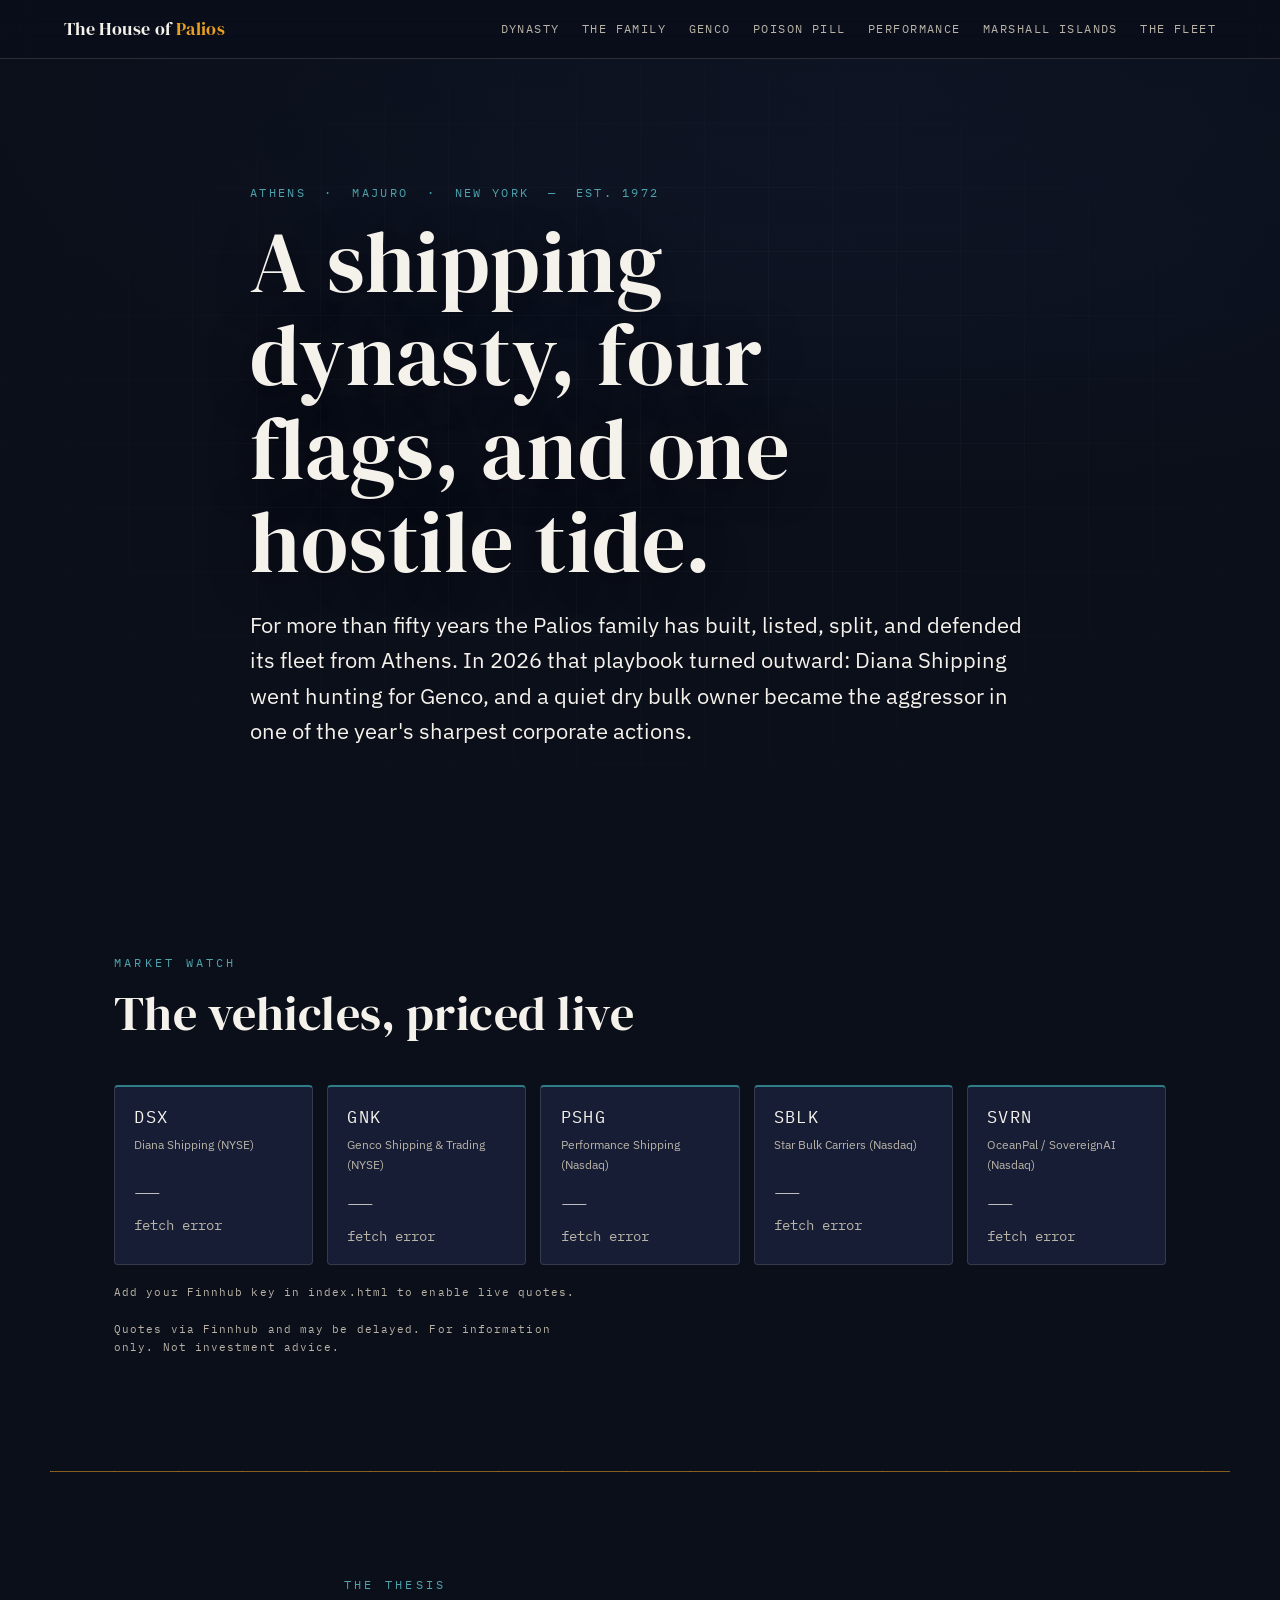
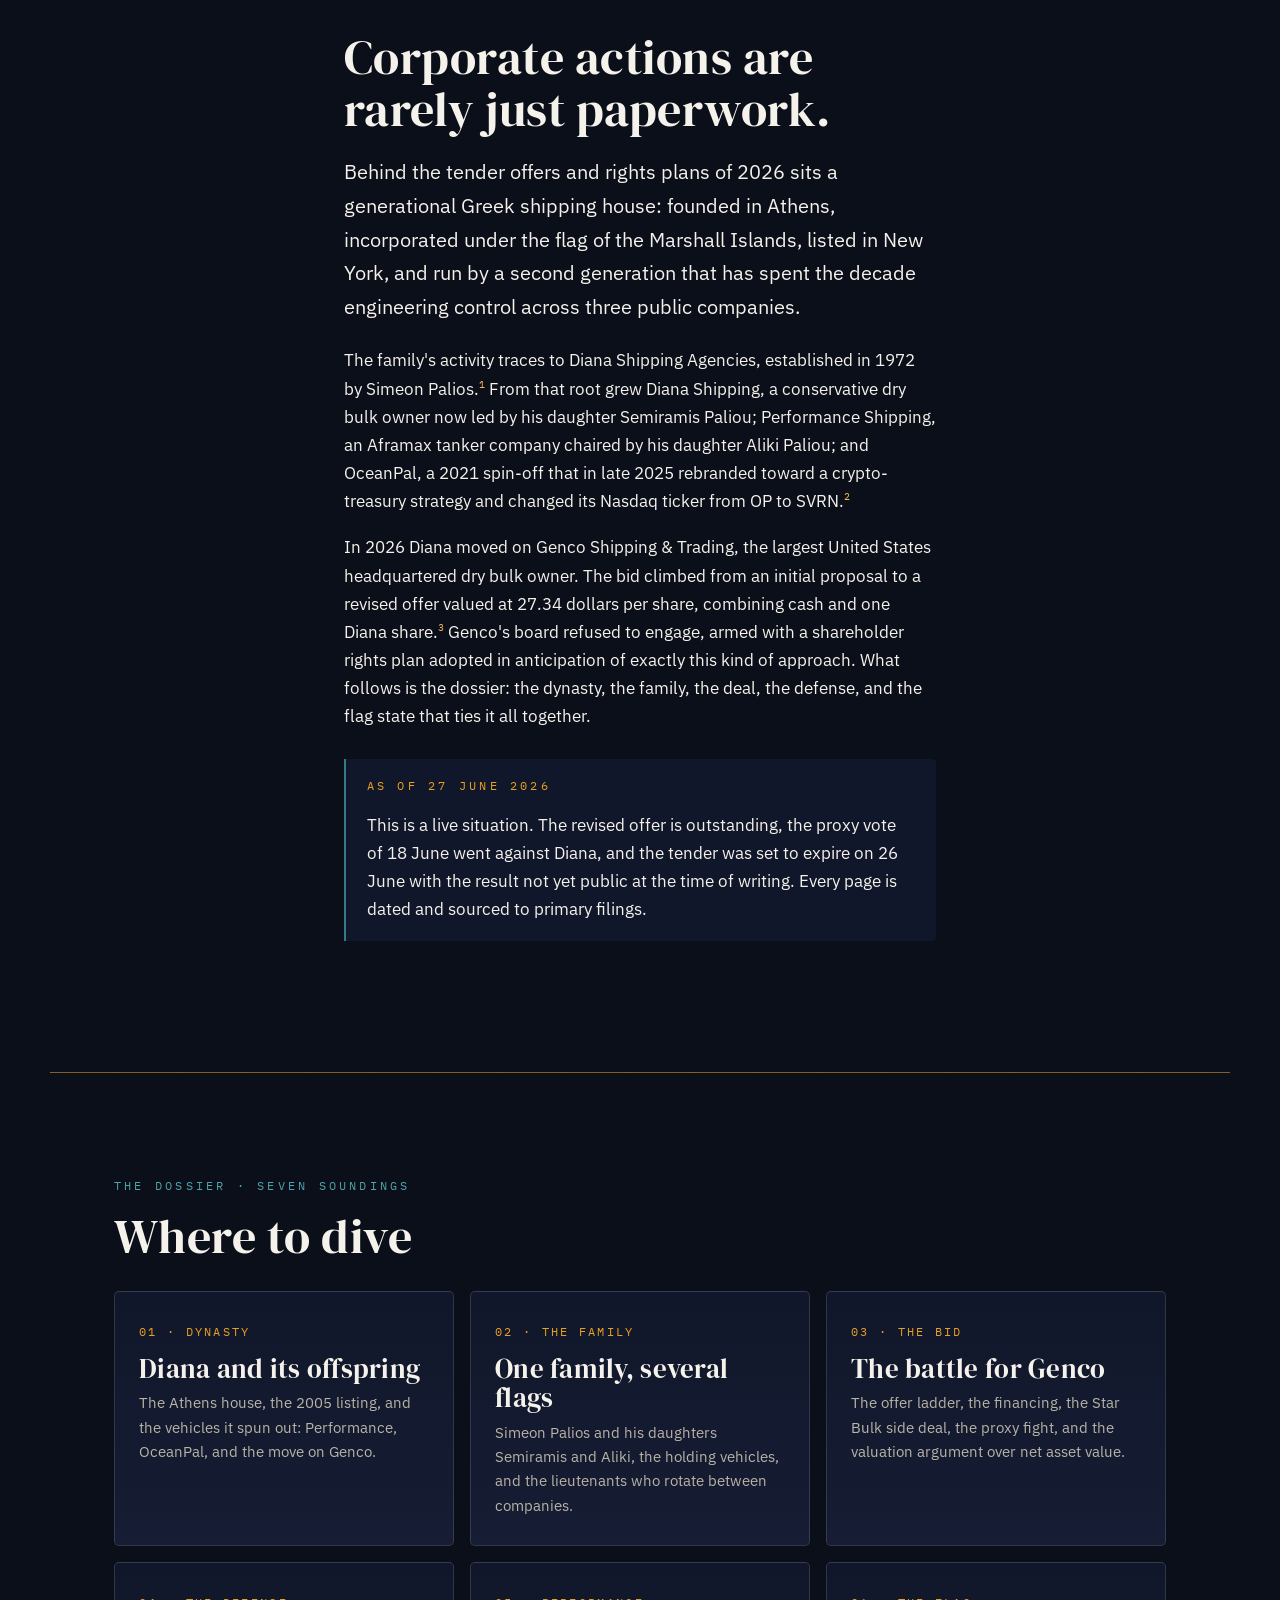
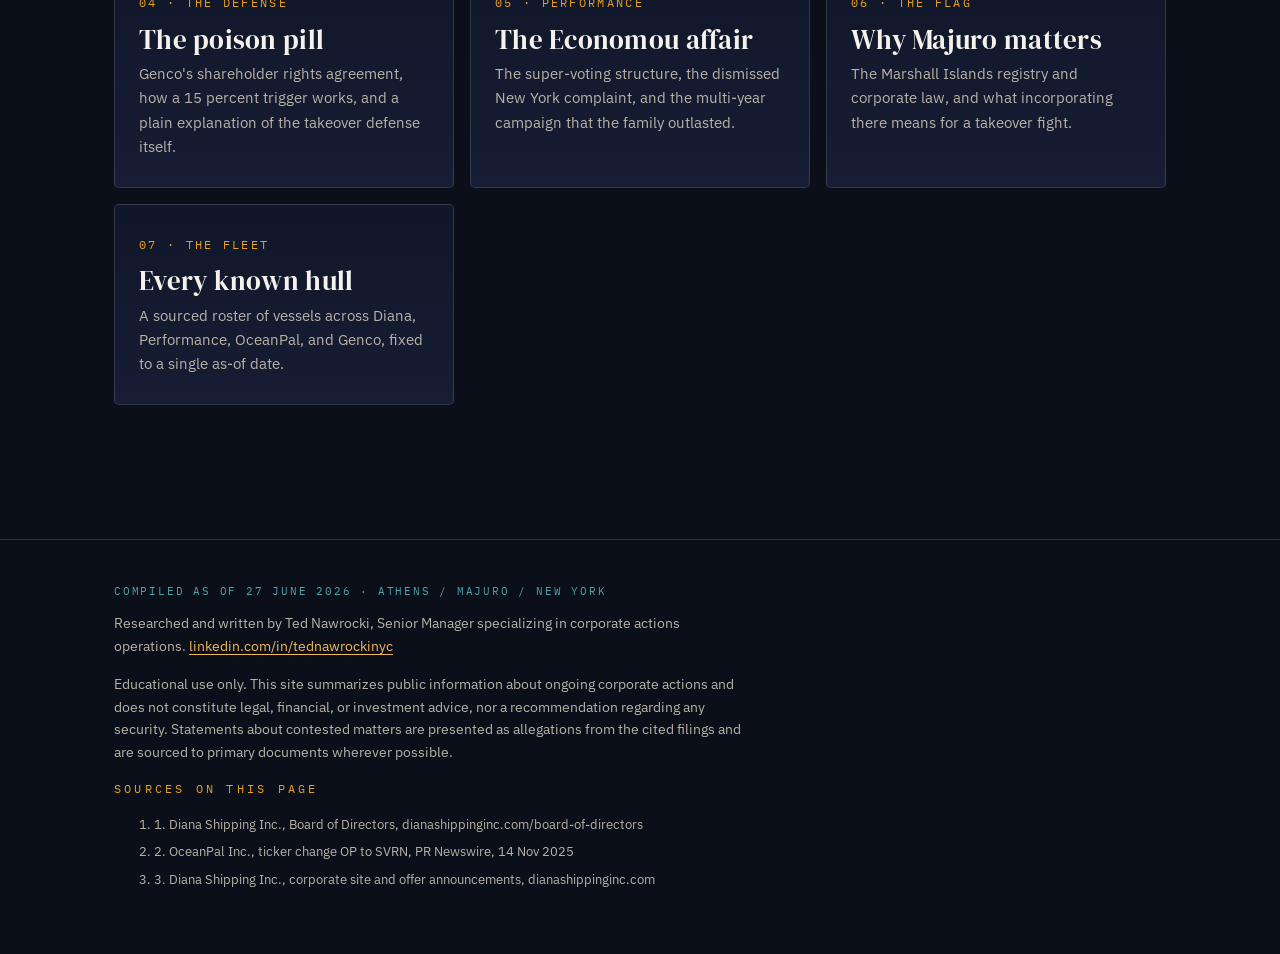
==== index.html @ b54f49b9 "Add files via upload" ====
<!DOCTYPE html>
<html lang="en">
<head>
<meta charset="utf-8" />
<meta name="viewport" content="width=device-width, initial-scale=1" />
<title>The House of Palios — A Greek Shipping Dynasty in 2026</title>
<meta name="description" content="A sourced dossier on the Palios shipping dynasty: Diana Shipping, Performance Shipping, OceanPal, and the 2026 battle for Genco Shipping & Trading." />
<link rel="preconnect" href="https://fonts.googleapis.com" />
<link rel="preconnect" href="https://fonts.gstatic.com" crossorigin />
<link href="https://fonts.googleapis.com/css2?family=DM+Serif+Display&family=IBM+Plex+Sans:wght@400;500;600&family=IBM+Plex+Mono:wght@400;500&display=swap" rel="stylesheet" />
<link rel="stylesheet" href="styles.css" />
</head>
<body>

<!-- ===================== NAV ===================== -->
<nav class="nav" aria-label="Primary">
  <a class="nav__mark" href="index.html">The House of <span>Palios</span></a>
  <div class="nav__links">
    <a href="history.html">Dynasty</a>
    <a href="family.html">The Family</a>
    <a href="tender.html">Genco</a>
    <a href="poison-pill.html">Poison Pill</a>
    <a href="performance.html">Performance</a>
    <a href="marshall-islands.html">Marshall Islands</a>
    <a href="vessels.html">The Fleet</a>
  </div>
</nav>

<!-- ===================== HERO ===================== -->
<header class="hero">
  <div class="hero__media">
    <!-- Drop your clip at assets/video/DryBulkShipping.mp4 and a still frame at
         assets/img/hero-poster.jpg. If neither loads, the navy chart wash shows. -->
    <video autoplay muted loop playsinline poster="assets/img/hero-poster.jpg">
      <source src="assets/video/DryBulkShipping.mp4" type="video/mp4" />
    </video>
  </div>
  <div class="hero__scrim" aria-hidden="true"></div>
  <div class="hero__grid" aria-hidden="true"></div>

  <div class="wrap hero__inner">
    <p class="hero__coords">ATHENS &nbsp;·&nbsp; MAJURO &nbsp;·&nbsp; NEW YORK &nbsp;—&nbsp; EST. 1972</p>
    <h1>A shipping dynasty, four flags, and one hostile tide.</h1>
    <p class="hero__dek">
      For more than fifty years the Palios family has built, listed, split, and defended
      its fleet from Athens. In 2026 that playbook turned outward: Diana Shipping went
      hunting for Genco, and a quiet dry bulk owner became the aggressor in one of the
      year's sharpest corporate actions.
    </p>
  </div>
</header>

<!-- ===================== LIVE QUOTES ===================== -->
<section id="quotes" aria-labelledby="quotes-h">
  <div class="wrap">
    <div class="quotes__head">
      <div>
        <span class="eyebrow">Market watch</span>
        <h2 id="quotes-h">The vehicles, priced live</h2>
      </div>
    </div>
    <div class="quotes__grid" id="quote-grid" role="list">
      <!-- cards injected by script -->
    </div>
    <p class="quotes__note" id="quote-status">Loading quotes…</p>
    <p class="quotes__note">
      Quotes via Finnhub and may be delayed. For information only. Not investment advice.
    </p>
  </div>
</section>

<hr class="fathom wrap" />

<!-- ===================== THESIS ===================== -->
<section id="thesis" aria-labelledby="thesis-h">
  <div class="wrap prose">
    <span class="eyebrow">The thesis</span>
    <h2 id="thesis-h">Corporate actions are rarely just paperwork.</h2>
    <p class="lede">
      Behind the tender offers and rights plans of 2026 sits a generational Greek
      shipping house: founded in Athens, incorporated under the flag of the Marshall
      Islands, listed in New York, and run by a second generation that has spent the
      decade engineering control across three public companies.
    </p>
    <p>
      The family's activity traces to Diana Shipping Agencies, established in 1972 by
      Simeon Palios.<sup class="cite"><a href="https://www.dianashippinginc.com/board-of-directors/" target="_blank" rel="noopener">1</a></sup>
      From that root grew Diana Shipping, a conservative dry bulk owner now led by his
      daughter Semiramis Paliou; Performance Shipping, an Aframax tanker company chaired
      by his daughter Aliki Paliou; and OceanPal, a 2021 spin-off that in late 2025
      rebranded toward a crypto-treasury strategy and changed its Nasdaq ticker from OP
      to SVRN.<sup class="cite"><a href="https://www.prnewswire.com/news-releases/oceanpal-inc-announces-nasdaq-ticker-change-from-op-to-svrn-302616156.html" target="_blank" rel="noopener">2</a></sup>
    </p>
    <p>
      In 2026 Diana moved on Genco Shipping &amp; Trading, the largest United States
      headquartered dry bulk owner. The bid climbed from an initial proposal to a revised
      offer valued at 27.34 dollars per share, combining cash and one Diana share.<sup class="cite"><a href="https://www.dianashippinginc.com/" target="_blank" rel="noopener">3</a></sup>
      Genco's board refused to engage, armed with a shareholder rights plan adopted in
      anticipation of exactly this kind of approach. What follows is the dossier: the
      dynasty, the family, the deal, the defense, and the flag state that ties it all
      together.
    </p>
    <div class="callout">
      <span class="eyebrow">As of 27 June 2026</span>
      <p style="margin:0">
        This is a live situation. The revised offer is outstanding, the proxy vote of
        18 June went against Diana, and the tender was set to expire on 26 June with the
        result not yet public at the time of writing. Every page is dated and sourced to
        primary filings.
      </p>
    </div>
  </div>
</section>

<hr class="fathom wrap" />

<!-- ===================== DOSSIER ===================== -->
<section id="dossier" aria-labelledby="dossier-h">
  <div class="wrap">
    <span class="eyebrow">The dossier · seven soundings</span>
    <h2 id="dossier-h">Where to dive</h2>
    <div class="dossier" style="margin-top:1.8rem">

      <a class="dcard fade" href="history.html">
        <span class="dcard__no">01 · DYNASTY</span>
        <h3>Diana and its offspring</h3>
        <p>The Athens house, the 2005 listing, and the vehicles it spun out: Performance, OceanPal, and the move on Genco.</p>
      </a>

      <a class="dcard fade" href="family.html">
        <span class="dcard__no">02 · THE FAMILY</span>
        <h3>One family, several flags</h3>
        <p>Simeon Palios and his daughters Semiramis and Aliki, the holding vehicles, and the lieutenants who rotate between companies.</p>
      </a>

      <a class="dcard fade" href="tender.html">
        <span class="dcard__no">03 · THE BID</span>
        <h3>The battle for Genco</h3>
        <p>The offer ladder, the financing, the Star Bulk side deal, the proxy fight, and the valuation argument over net asset value.</p>
      </a>

      <a class="dcard fade" href="poison-pill.html">
        <span class="dcard__no">04 · THE DEFENSE</span>
        <h3>The poison pill</h3>
        <p>Genco's shareholder rights agreement, how a 15 percent trigger works, and a plain explanation of the takeover defense itself.</p>
      </a>

      <a class="dcard fade" href="performance.html">
        <span class="dcard__no">05 · PERFORMANCE</span>
        <h3>The Economou affair</h3>
        <p>The super-voting structure, the dismissed New York complaint, and the multi-year campaign that the family outlasted.</p>
      </a>

      <a class="dcard fade" href="marshall-islands.html">
        <span class="dcard__no">06 · THE FLAG</span>
        <h3>Why Majuro matters</h3>
        <p>The Marshall Islands registry and corporate law, and what incorporating there means for a takeover fight.</p>
      </a>

      <a class="dcard fade" href="vessels.html">
        <span class="dcard__no">07 · THE FLEET</span>
        <h3>Every known hull</h3>
        <p>A sourced roster of vessels across Diana, Performance, OceanPal, and Genco, fixed to a single as-of date.</p>
      </a>

    </div>
  </div>
</section>

<!-- ===================== FOOTER ===================== -->
<footer class="foot">
  <div class="wrap">
    <p class="stamp">Compiled as of 27 June 2026 · Athens / Majuro / New York</p>
    <p>
      Researched and written by Ted Nawrocki, Senior Manager specializing in corporate
      actions operations.
      <a href="https://www.linkedin.com/in/tednawrockinyc/" target="_blank" rel="noopener">linkedin.com/in/tednawrockinyc</a>
    </p>
    <p>
      Educational use only. This site summarizes public information about ongoing
      corporate actions and does not constitute legal, financial, or investment advice,
      nor a recommendation regarding any security. Statements about contested matters are
      presented as allegations from the cited filings and are sourced to primary
      documents wherever possible.
    </p>
    <div class="sources">
      <span class="eyebrow" style="color:var(--amber)">Sources on this page</span>
      <ol>
        <li>1. Diana Shipping Inc., Board of Directors, dianashippinginc.com/board-of-directors</li>
        <li>2. OceanPal Inc., ticker change OP to SVRN, PR Newswire, 14 Nov 2025</li>
        <li>3. Diana Shipping Inc., corporate site and offer announcements, dianashippinginc.com</li>
      </ol>
    </div>
  </div>
</footer>

<!-- ===================== SCRIPTS ===================== -->
<script>
/* ---- Live quotes via Finnhub --------------------------------------------
   Paste your (rotated) Finnhub key below. On a static GitHub Pages site this
   value is visible to visitors; a free Finnhub key is rate-limited and meant
   for client use, so rotate the one you exposed and treat this as public.    */
const FINNHUB_KEY = "PASTE_YOUR_FINNHUB_KEY_HERE";

const TICKERS = [
  { sym: "DSX",  name: "Diana Shipping (NYSE)" },
  { sym: "GNK",  name: "Genco Shipping & Trading (NYSE)" },
  { sym: "PSHG", name: "Performance Shipping (Nasdaq)" },
  { sym: "SBLK", name: "Star Bulk Carriers (Nasdaq)" },
  { sym: "SVRN", name: "OceanPal / SovereignAI (Nasdaq)" }
];

const grid = document.getElementById("quote-grid");
const statusEl = document.getElementById("quote-status");

function fmt(n) {
  return (n === null || n === undefined || isNaN(n)) ? "—" : Number(n).toFixed(2);
}

function card(t) {
  const el = document.createElement("div");
  el.className = "qcard"; el.setAttribute("role", "listitem");
  el.innerHTML =
    '<div class="qcard__sym">' + t.sym + '</div>' +
    '<div class="qcard__name">' + t.name + '</div>' +
    '<div class="qcard__px" data-px>—</div>' +
    '<div class="qcard__chg flat" data-chg>awaiting data</div>';
  grid.appendChild(el);
  return el;
}

async function load() {
  if (FINNHUB_KEY === "PASTE_YOUR_FINNHUB_KEY_HERE") {
    statusEl.textContent = "Add your Finnhub key in index.html to enable live quotes.";
  }
  const els = TICKERS.map(card);
  let ok = 0;
  await Promise.all(TICKERS.map(async (t, i) => {
    try {
      const r = await fetch("https://finnhub.io/api/v1/quote?symbol=" +
        encodeURIComponent(t.sym) + "&token=" + FINNHUB_KEY);
      const q = await r.json();
      const px = els[i].querySelector("[data-px]");
      const chg = els[i].querySelector("[data-chg]");
      if (q && typeof q.c === "number" && q.c > 0) {
        px.textContent = "$" + fmt(q.c);
        const d = q.d, dp = q.dp;
        const dir = d > 0 ? "up" : d < 0 ? "down" : "flat";
        const arrow = d > 0 ? "▲" : d < 0 ? "▼" : "■";
        chg.className = "qcard__chg " + dir;
        chg.textContent = arrow + " " + fmt(d) + "  (" + fmt(dp) + "%)";
        ok++;
      } else {
        chg.textContent = "no data";
      }
    } catch (e) {
      els[i].querySelector("[data-chg]").textContent = "fetch error";
    }
  }));
  if (ok > 0) {
    const now = new Date();
    statusEl.textContent = "Updated " + now.toLocaleTimeString() + ". Quotes may be delayed.";
  }
}
load();
setInterval(load, 60000); // refresh each minute

/* ---- scroll reveal ---- */
const io = new IntersectionObserver((entries) => {
  entries.forEach(e => { if (e.isIntersecting) { e.target.classList.add("in"); io.unobserve(e.target); } });
}, { threshold: 0.12 });
document.querySelectorAll(".fade").forEach(el => io.observe(el));
</script>
</body>
</html>
---- styles.css ----
/* =========================================================================
   THE HOUSE OF PALIOS  —  shared design system
   Base: Diana editorial system (navy / brass-amber / linen)
   Layer: nautical chart (fathom rules, sea-patina teal, log-entry eyebrows)
   No em dashes anywhere in content. WSJ / corporate-finance register.
   ========================================================================= */

:root {
  /* core palette (Ted's established system) */
  --navy:        #0b0f1a;   /* base */
  --navy-2:      #11172a;   /* raised panels */
  --navy-3:      #161d34;   /* cards */
  --amber:       #e8a020;   /* primary accent — brass / lamplight */
  --amber-soft:  #f0b85a;
  --linen:       #f5f1eb;   /* primary text */
  --linen-dim:   #b9b3a7;   /* secondary text */

  /* nautical layer */
  --sea:         #2f7d86;   /* oxidized-brass / sea patina, secondary accent */
  --sea-soft:    #4ea3ad;
  --signal-up:   #5fbf9b;   /* gains — muted sea-green */
  --signal-down: #d9655b;   /* losses — muted signal-red */
  --rule:        rgba(245,241,235,0.14);
  --rule-amber:  rgba(232,160,32,0.55);

  /* type */
  --serif: "DM Serif Display", Georgia, serif;
  --sans:  "IBM Plex Sans", system-ui, sans-serif;
  --mono:  "IBM Plex Mono", ui-monospace, monospace;

  /* scale */
  --maxw: 1180px;
  --gut: clamp(20px, 5vw, 64px);
}

* { box-sizing: border-box; }

html { scroll-behavior: smooth; }

body {
  margin: 0;
  background: var(--navy);
  color: var(--linen);
  font-family: var(--sans);
  font-size: 17px;
  line-height: 1.65;
  -webkit-font-smoothing: antialiased;
  text-rendering: optimizeLegibility;
}

/* ---- type primitives ---- */
h1, h2, h3 { font-family: var(--serif); font-weight: 400; line-height: 1.08; letter-spacing: 0.01em; }
h1 { font-size: clamp(2.6rem, 7vw, 5.4rem); margin: 0; }
h2 { font-size: clamp(1.9rem, 4vw, 3rem); margin: 0 0 0.4em; }
h3 { font-size: clamp(1.25rem, 2.2vw, 1.7rem); margin: 0 0 0.3em; }
p  { margin: 0 0 1.1em; max-width: 68ch; }
a  { color: var(--amber-soft); text-underline-offset: 3px; text-decoration-thickness: 1px; }
a:hover { color: var(--amber); }

.eyebrow {
  font-family: var(--mono);
  font-size: 0.72rem;
  letter-spacing: 0.28em;
  text-transform: uppercase;
  color: var(--sea-soft);
  margin: 0 0 1rem;
  display: block;
}

.lede { font-size: clamp(1.05rem, 1.6vw, 1.3rem); color: var(--linen); }
.dim  { color: var(--linen-dim); }

/* fathom rule — the signature divider: a sounding line with depth ticks */
.fathom {
  border: 0;
  height: 1px;
  background: var(--rule-amber);
  position: relative;
  margin: 3.5rem 0;
  max-width: var(--maxw);
}
.fathom::before {
  content: "";
  position: absolute; inset: -3px 0 auto 0; height: 7px;
  background-image: repeating-linear-gradient(90deg,
    var(--rule-amber) 0 1px, transparent 1px 64px);
  opacity: 0.5;
}

/* ---- layout shells ---- */
.wrap { max-width: var(--maxw); margin: 0 auto; padding: 0 var(--gut); }
section { padding: clamp(3.5rem, 8vw, 7rem) 0; }

/* =========================================================================
   NAV  — frosted glass, log-entry coordinates
   ========================================================================= */
.nav {
  position: sticky; top: 0; z-index: 50;
  display: flex; align-items: center; justify-content: space-between;
  gap: 1rem;
  padding: 0.85rem var(--gut);
  background: rgba(11,15,26,0.72);
  backdrop-filter: blur(14px) saturate(140%);
  -webkit-backdrop-filter: blur(14px) saturate(140%);
  border-bottom: 1px solid var(--rule);
}
.nav__mark { font-family: var(--serif); font-size: 1.15rem; letter-spacing: 0.02em; color: var(--linen); text-decoration: none; }
.nav__mark span { color: var(--amber); }
.nav__links { display: flex; gap: 1.4rem; flex-wrap: wrap; }
.nav__links a {
  font-family: var(--mono); font-size: 0.74rem; letter-spacing: 0.12em;
  text-transform: uppercase; color: var(--linen-dim); text-decoration: none;
}
.nav__links a:hover, .nav__links a[aria-current="page"] { color: var(--amber); }

/* =========================================================================
   HERO  — full-bleed vessel video, chart grid, radial fade
   ========================================================================= */
.hero { position: relative; min-height: 88vh; display: flex; align-items: flex-end; overflow: hidden; }
.hero__media { position: absolute; inset: 0; z-index: 0; }
.hero__media video, .hero__media img {
  width: 100%; height: 100%; object-fit: cover; display: block;
}
/* fallback wash if video/poster are missing */
.hero__media { background:
  radial-gradient(120% 90% at 70% 0%, #14203a 0%, var(--navy) 60%); }
.hero__scrim {
  position: absolute; inset: 0; z-index: 1;
  background:
    linear-gradient(180deg, rgba(11,15,26,0.55) 0%, rgba(11,15,26,0.35) 35%, rgba(11,15,26,0.92) 100%),
    radial-gradient(80% 60% at 50% 40%, transparent 0%, rgba(11,15,26,0.55) 100%);
}
/* faint nautical chart grid over the scrim */
.hero__grid {
  position: absolute; inset: 0; z-index: 2; pointer-events: none; opacity: 0.18;
  background-image:
    linear-gradient(var(--rule) 1px, transparent 1px),
    linear-gradient(90deg, var(--rule) 1px, transparent 1px);
  background-size: 64px 64px;
  -webkit-mask-image: radial-gradient(70% 70% at 50% 45%, #000 30%, transparent 80%);
          mask-image: radial-gradient(70% 70% at 50% 45%, #000 30%, transparent 80%);
}
.hero__inner { position: relative; z-index: 3; padding-bottom: clamp(2.5rem, 6vw, 5rem); }
.hero h1 { max-width: 16ch; text-shadow: 0 2px 40px rgba(0,0,0,0.55); }
.hero__dek { margin-top: 1.2rem; max-width: 60ch; color: var(--linen); font-size: clamp(1.05rem,1.7vw,1.35rem); }
.hero__coords { font-family: var(--mono); font-size: 0.72rem; letter-spacing: 0.2em; color: var(--sea-soft); }

/* =========================================================================
   QUOTE CARDS  — replaces the scrolling ticker
   ========================================================================= */
.quotes__head { display: flex; align-items: baseline; justify-content: space-between; gap: 1rem; flex-wrap: wrap; }
.quotes__grid {
  display: grid; gap: 14px; margin-top: 1.6rem;
  grid-template-columns: repeat(auto-fit, minmax(190px, 1fr));
}
.qcard {
  background: var(--navy-3);
  border: 1px solid var(--rule);
  border-top: 2px solid var(--sea);
  border-radius: 4px;
  padding: 1.1rem 1.2rem 1rem;
}
.qcard__sym { font-family: var(--mono); font-size: 1.05rem; letter-spacing: 0.08em; color: var(--linen); }
.qcard__name { font-size: 0.78rem; color: var(--linen-dim); margin-top: 2px; min-height: 2.4em; }
.qcard__px { font-family: var(--serif); font-size: 2rem; margin-top: 0.7rem; line-height: 1; }
.qcard__chg { font-family: var(--mono); font-size: 0.85rem; margin-top: 0.45rem; }
.qcard__chg.up   { color: var(--signal-up); }
.qcard__chg.down { color: var(--signal-down); }
.qcard__chg.flat { color: var(--linen-dim); }
.quotes__note { font-family: var(--mono); font-size: 0.68rem; letter-spacing: 0.1em; color: var(--linen-dim); margin-top: 1.2rem; }

/* =========================================================================
   DOSSIER GRID  — links to the section pages
   ========================================================================= */
.dossier { display: grid; gap: 16px; grid-template-columns: repeat(auto-fit, minmax(280px, 1fr)); }
.dcard {
  display: block; text-decoration: none; color: var(--linen);
  background: linear-gradient(180deg, var(--navy-2), var(--navy-3));
  border: 1px solid var(--rule); border-radius: 5px;
  padding: 1.5rem 1.5rem 1.7rem;
  transition: border-color 0.25s ease, transform 0.25s ease;
}
.dcard:hover { border-color: var(--rule-amber); transform: translateY(-3px); }
.dcard__no { font-family: var(--mono); font-size: 0.72rem; letter-spacing: 0.2em; color: var(--amber); }
.dcard h3 { margin-top: 0.6rem; color: var(--linen); }
.dcard p { font-size: 0.92rem; color: var(--linen-dim); margin: 0.4rem 0 0; }

/* =========================================================================
   BODY CONTENT (section pages)
   ========================================================================= */
.prose { max-width: 72ch; }
.prose h2 { margin-top: 2.4rem; }
.prose h3 { margin-top: 1.8rem; color: var(--amber-soft); }
sup.cite { font-family: var(--mono); font-size: 0.62rem; }
sup.cite a { text-decoration: none; }

.callout {
  border-left: 2px solid var(--sea);
  background: var(--navy-2);
  padding: 1.1rem 1.3rem; margin: 1.8rem 0; border-radius: 0 4px 4px 0;
}
.callout .eyebrow { color: var(--amber); }

/* =========================================================================
   TABLES  — sourced data, financial register
   ========================================================================= */
.table-wrap { overflow-x: auto; margin: 1.8rem 0; }
table.data {
  width: 100%; border-collapse: collapse; font-size: 0.92rem;
  border-top: 2px solid var(--sea);
}
table.data caption {
  text-align: left; font-family: var(--mono); font-size: 0.7rem;
  letter-spacing: 0.16em; text-transform: uppercase; color: var(--sea-soft);
  padding-bottom: 0.7rem;
}
table.data th, table.data td { text-align: left; padding: 0.7rem 0.9rem; vertical-align: top; border-bottom: 1px solid var(--rule); }
table.data thead th { font-family: var(--mono); font-size: 0.7rem; letter-spacing: 0.1em; text-transform: uppercase; color: var(--linen-dim); font-weight: 500; }
table.data tbody th { font-weight: 600; color: var(--linen); }
table.data td.num { font-family: var(--mono); text-align: right; }

/* =========================================================================
   TIMELINE  — typed sequence of dated events
   ========================================================================= */
.timeline { list-style: none; margin: 1.8rem 0 0; padding: 0; }
.timeline li { position: relative; padding: 0 0 1.6rem 1.7rem; border-left: 1px solid var(--rule); }
.timeline li::before {
  content: ""; position: absolute; left: -5px; top: 4px;
  width: 9px; height: 9px; border-radius: 50%; background: var(--amber);
}
.timeline li:last-child { border-left-color: transparent; }
.timeline .when { font-family: var(--mono); font-size: 0.72rem; letter-spacing: 0.12em; color: var(--sea-soft); text-transform: uppercase; }
.timeline .what { margin-top: 0.25rem; }
.timeline .what strong { color: var(--linen); }

/* =========================================================================
   FOOTER  — attribution, disclaimer, as-of stamp
   ========================================================================= */
.foot { border-top: 1px solid var(--rule); padding: 2.6rem 0 3.2rem; margin-top: 2rem; }
.foot p { font-size: 0.86rem; color: var(--linen-dim); max-width: 80ch; }
.foot .stamp { font-family: var(--mono); font-size: 0.7rem; letter-spacing: 0.16em; color: var(--sea-soft); text-transform: uppercase; }
.foot a { color: var(--amber-soft); }
.sources { font-size: 0.8rem; color: var(--linen-dim); }
.sources li { margin-bottom: 0.4rem; word-break: break-word; }

/* =========================================================================
   MOTION + ACCESSIBILITY
   ========================================================================= */
.fade { opacity: 0; transform: translateY(18px); transition: opacity 0.7s ease, transform 0.7s ease; }
.fade.in { opacity: 1; transform: none; }

:focus-visible { outline: 2px solid var(--amber); outline-offset: 3px; }

@media (prefers-reduced-motion: reduce) {
  html { scroll-behavior: auto; }
  .fade { opacity: 1; transform: none; transition: none; }
  .hero__media video { display: none; }
}

@media (max-width: 640px) {
  .nav { flex-direction: column; align-items: flex-start; gap: 0.5rem; }
  .qcard__px { font-size: 1.7rem; }
}
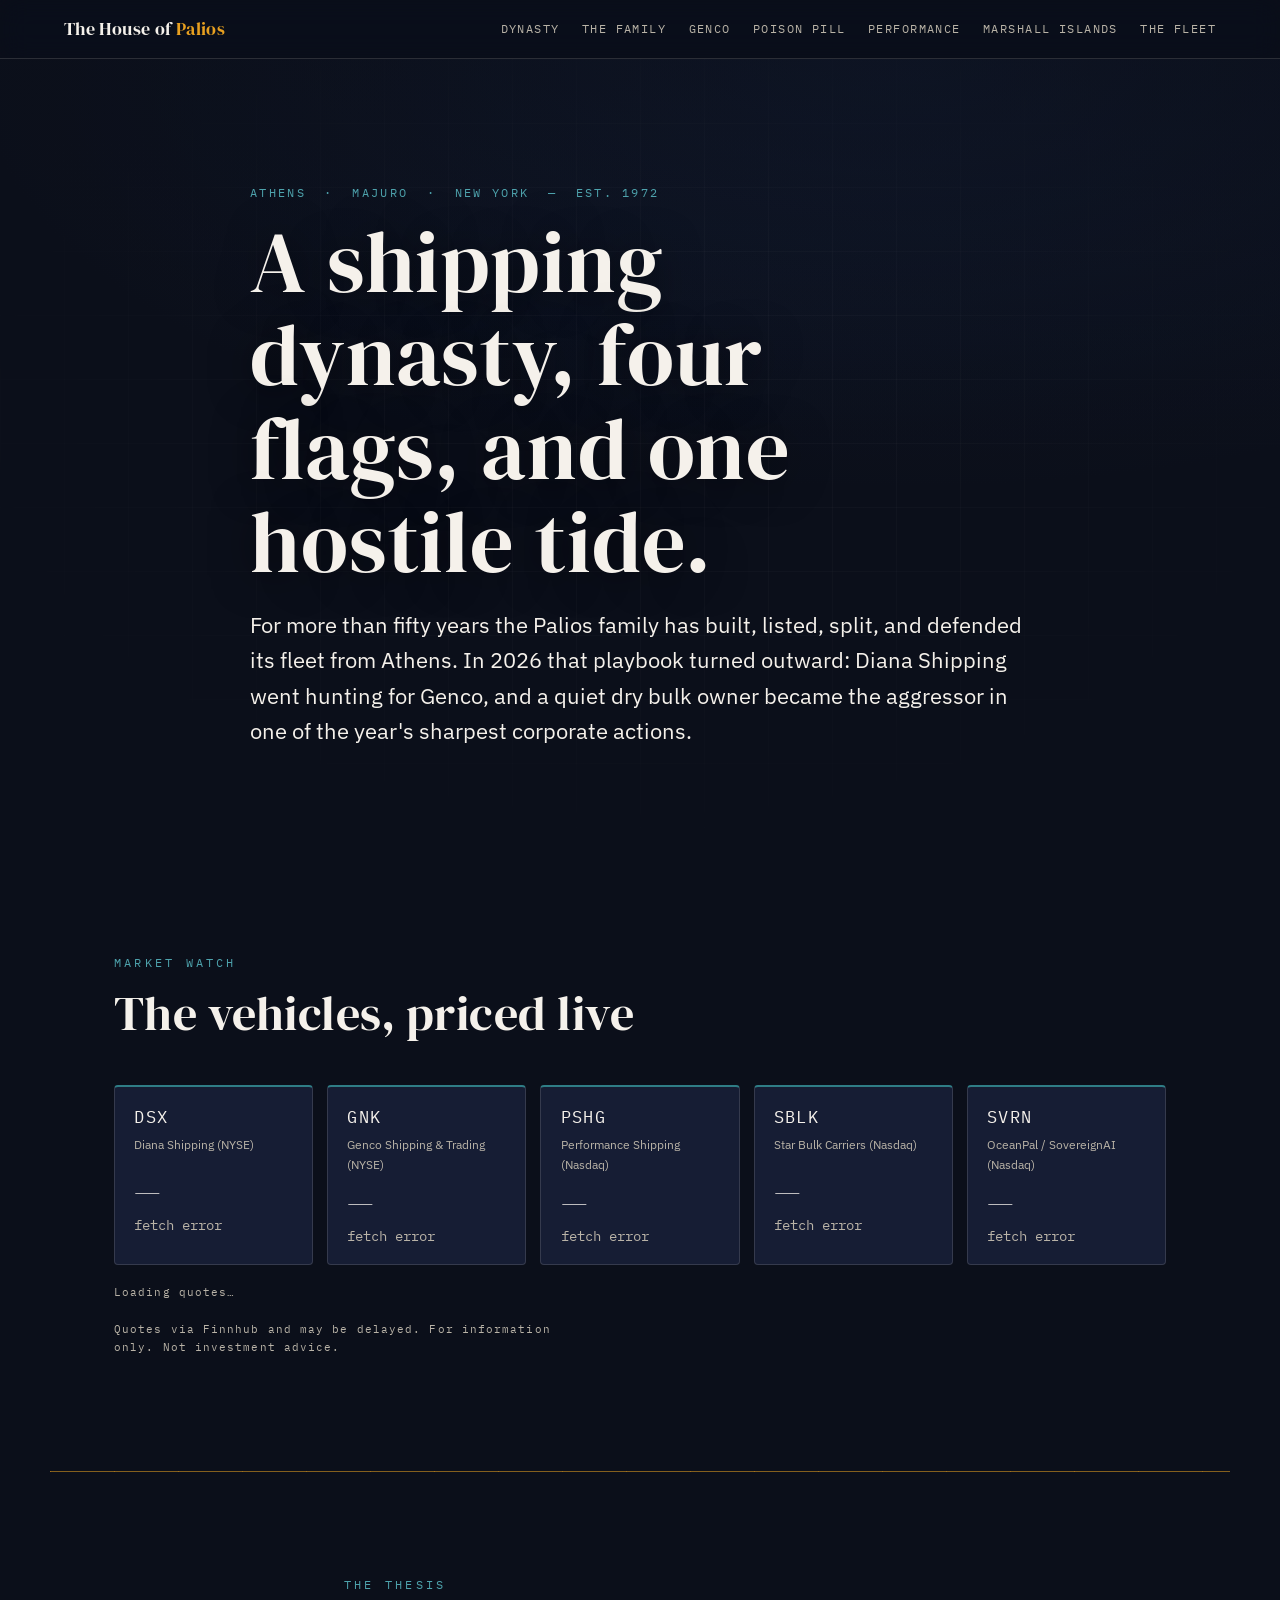
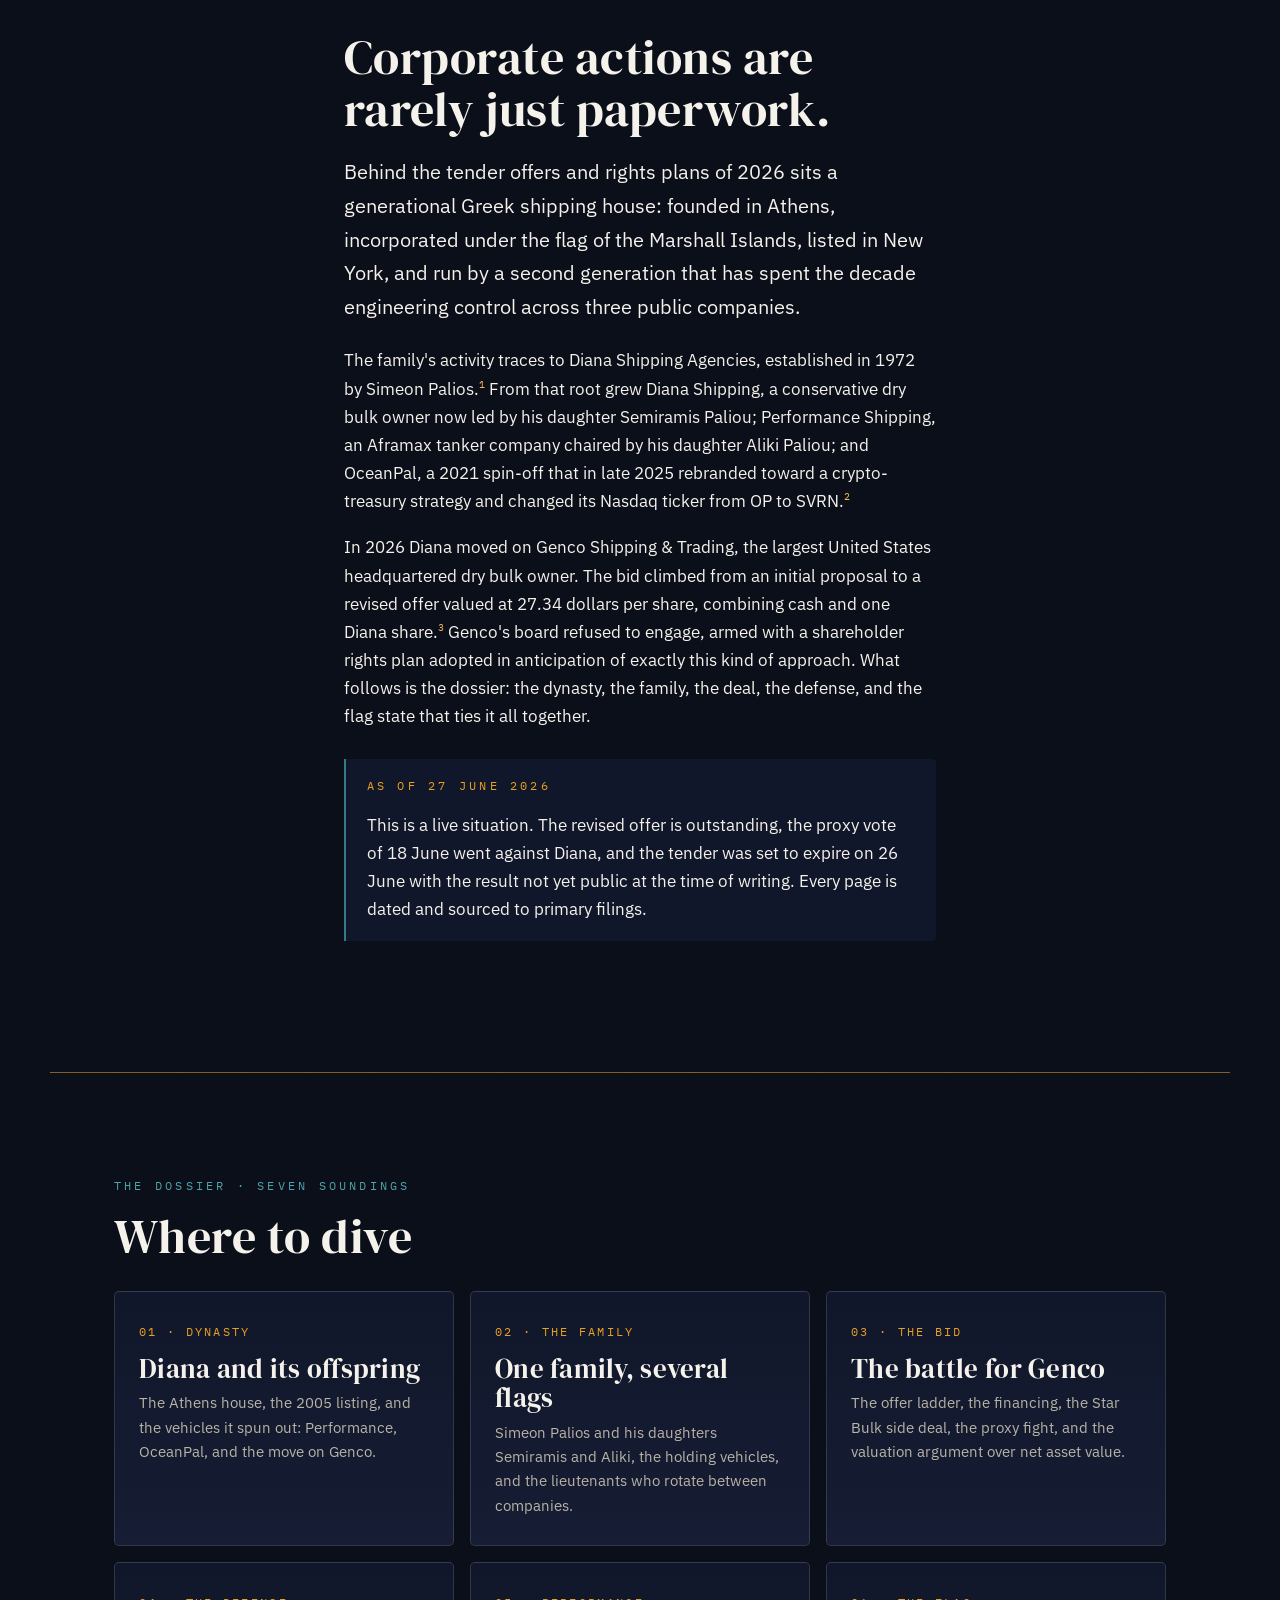
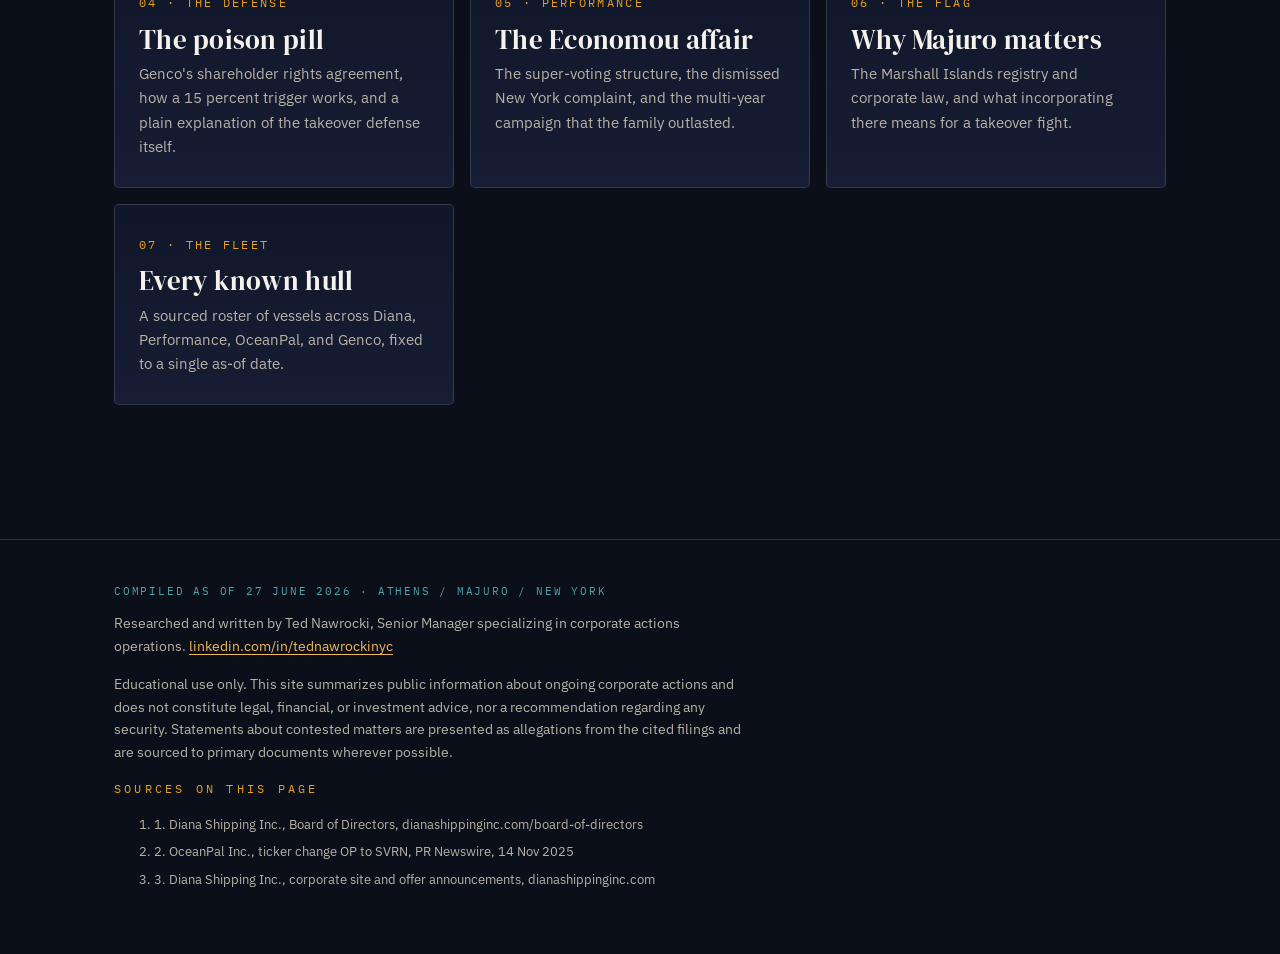
==== commit dc28a0d6: "Update index.html" ====
--- a/index.html
+++ b/index.html
@@ -197,10 +197,9 @@
 <!-- ===================== SCRIPTS ===================== -->
 <script>
 /* ---- Live quotes via Finnhub --------------------------------------------
-   Paste your (rotated) Finnhub key below. On a static GitHub Pages site this
-   value is visible to visitors; a free Finnhub key is rate-limited and meant
-   for client use, so rotate the one you exposed and treat this as public.    */
-const FINNHUB_KEY = "PASTE_YOUR_FINNHUB_KEY_HERE";
+   Your Finnhub key, embedded for client-side calls as requested. If the cards
+   come up blank, replace this with the single key from your Finnhub dashboard. */
+const FINNHUB_KEY = "d7mjle9r01qngrvof0vg";
 
 const TICKERS = [
   { sym: "DSX",  name: "Diana Shipping (NYSE)" },
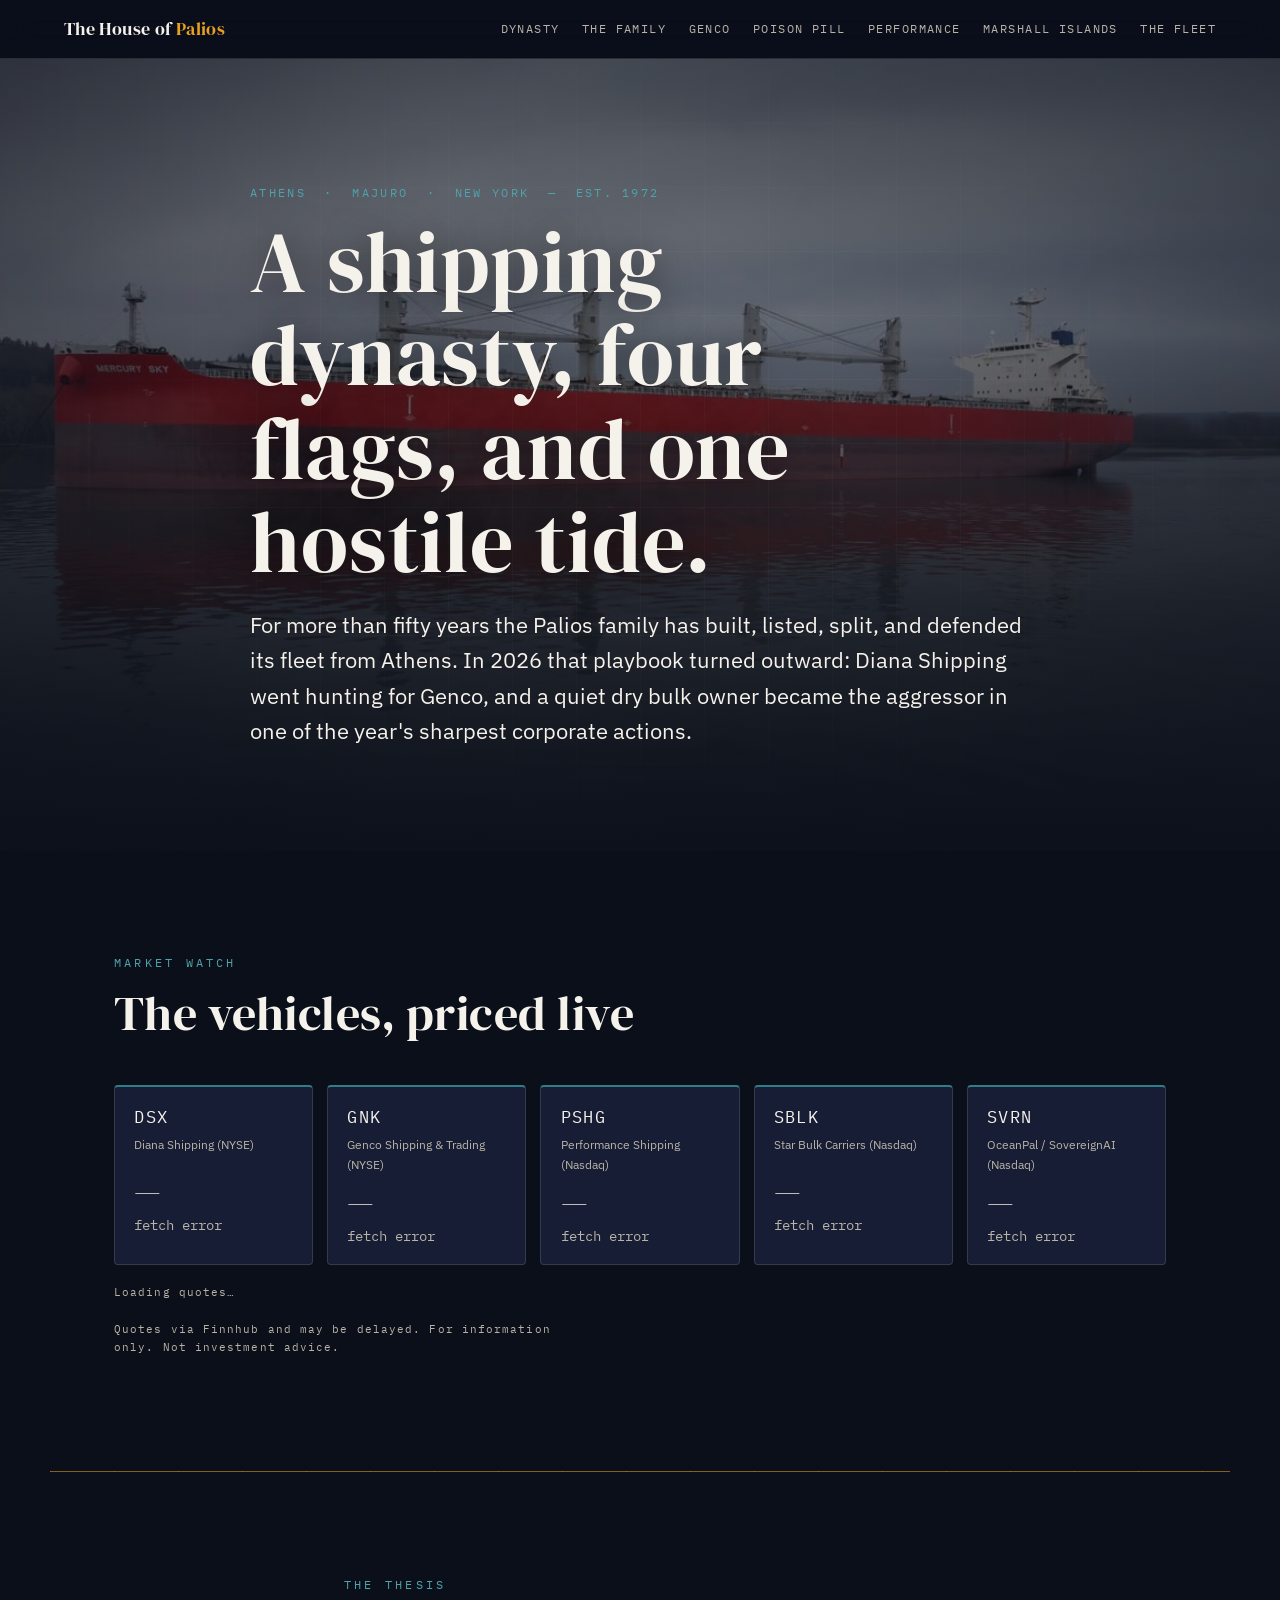
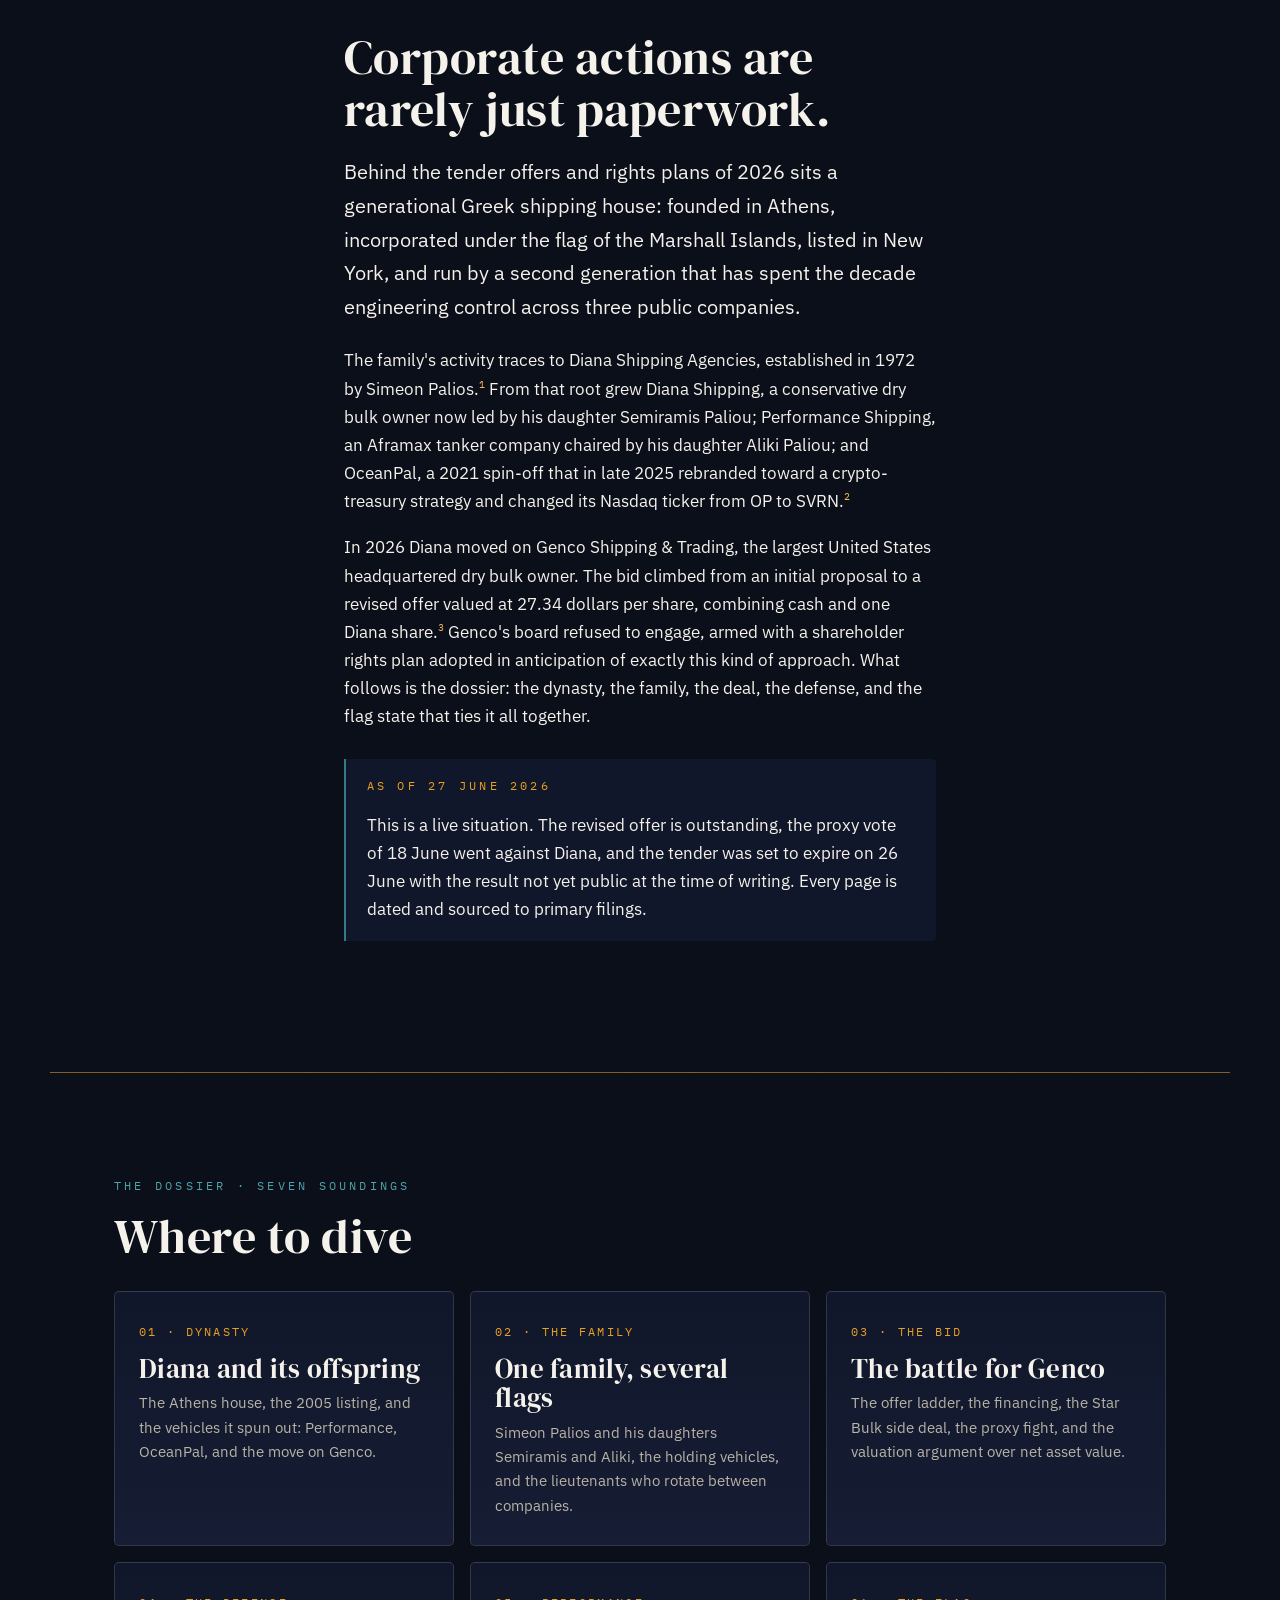
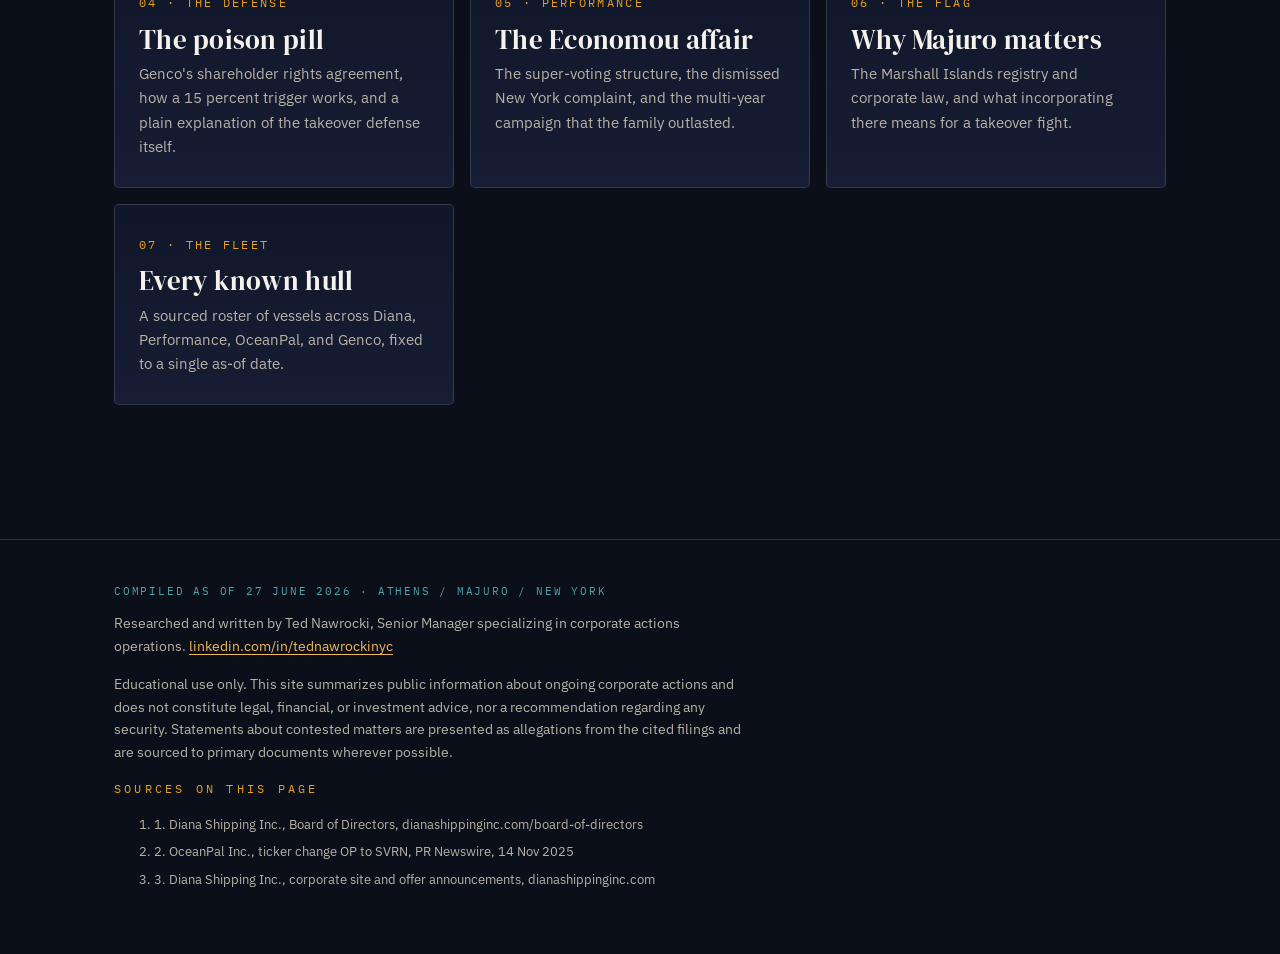
==== commit 45e30f1a: "Update index.html" ====
--- a/index.html
+++ b/index.html
@@ -29,10 +29,10 @@
 <!-- ===================== HERO ===================== -->
 <header class="hero">
   <div class="hero__media">
-    <!-- Drop your clip at assets/video/DryBulkShipping.mp4 and a still frame at
-         assets/img/hero-poster.jpg. If neither loads, the navy chart wash shows. -->
-    <video autoplay muted loop playsinline poster="assets/img/hero-poster.jpg">
-      <source src="assets/video/DryBulkShipping.mp4" type="video/mp4" />
+    <!-- Files live directly in assets/ (assets/DryBulkShipping.mp4 and
+         assets/hero-poster.jpg). If neither loads, the navy chart wash shows. -->
+    <video autoplay muted loop playsinline poster="assets/hero-poster.jpg">
+      <source src="assets/DryBulkShipping.mp4" type="video/mp4" />
     </video>
   </div>
   <div class="hero__scrim" aria-hidden="true"></div>
--- a/styles.css
+++ b/styles.css
@@ -261,3 +261,21 @@
   .nav { flex-direction: column; align-items: flex-start; gap: 0.5rem; }
   .qcard__px { font-size: 1.7rem; }
 }
+
+/* =========================================================================
+   PANELS + STAT FIGURES  — comparison cards and key numbers (content pages)
+   ========================================================================= */
+.panels { display: grid; gap: 14px; grid-template-columns: repeat(auto-fit, minmax(240px, 1fr)); margin: 1.8rem 0; }
+.panel {
+  background: var(--navy-3); border: 1px solid var(--rule);
+  border-top: 2px solid var(--sea); border-radius: 4px; padding: 1.2rem 1.3rem;
+}
+.panel .klabel {
+  font-family: var(--mono); font-size: 0.7rem; letter-spacing: 0.16em;
+  text-transform: uppercase; color: var(--amber); display: block; margin-bottom: 0.5rem;
+}
+.panel h3 { font-size: 1.1rem; color: var(--linen); margin: 0; }
+.panel p { margin: 0; max-width: none; }
+.panel h3 + p { margin-top: 0.5rem; }
+.panel .fig { font-family: var(--serif); font-size: 2.2rem; line-height: 1; color: var(--amber-soft); margin: 0.15rem 0 0.35rem; }
+.panel .sub { font-size: 0.88rem; color: var(--linen-dim); }
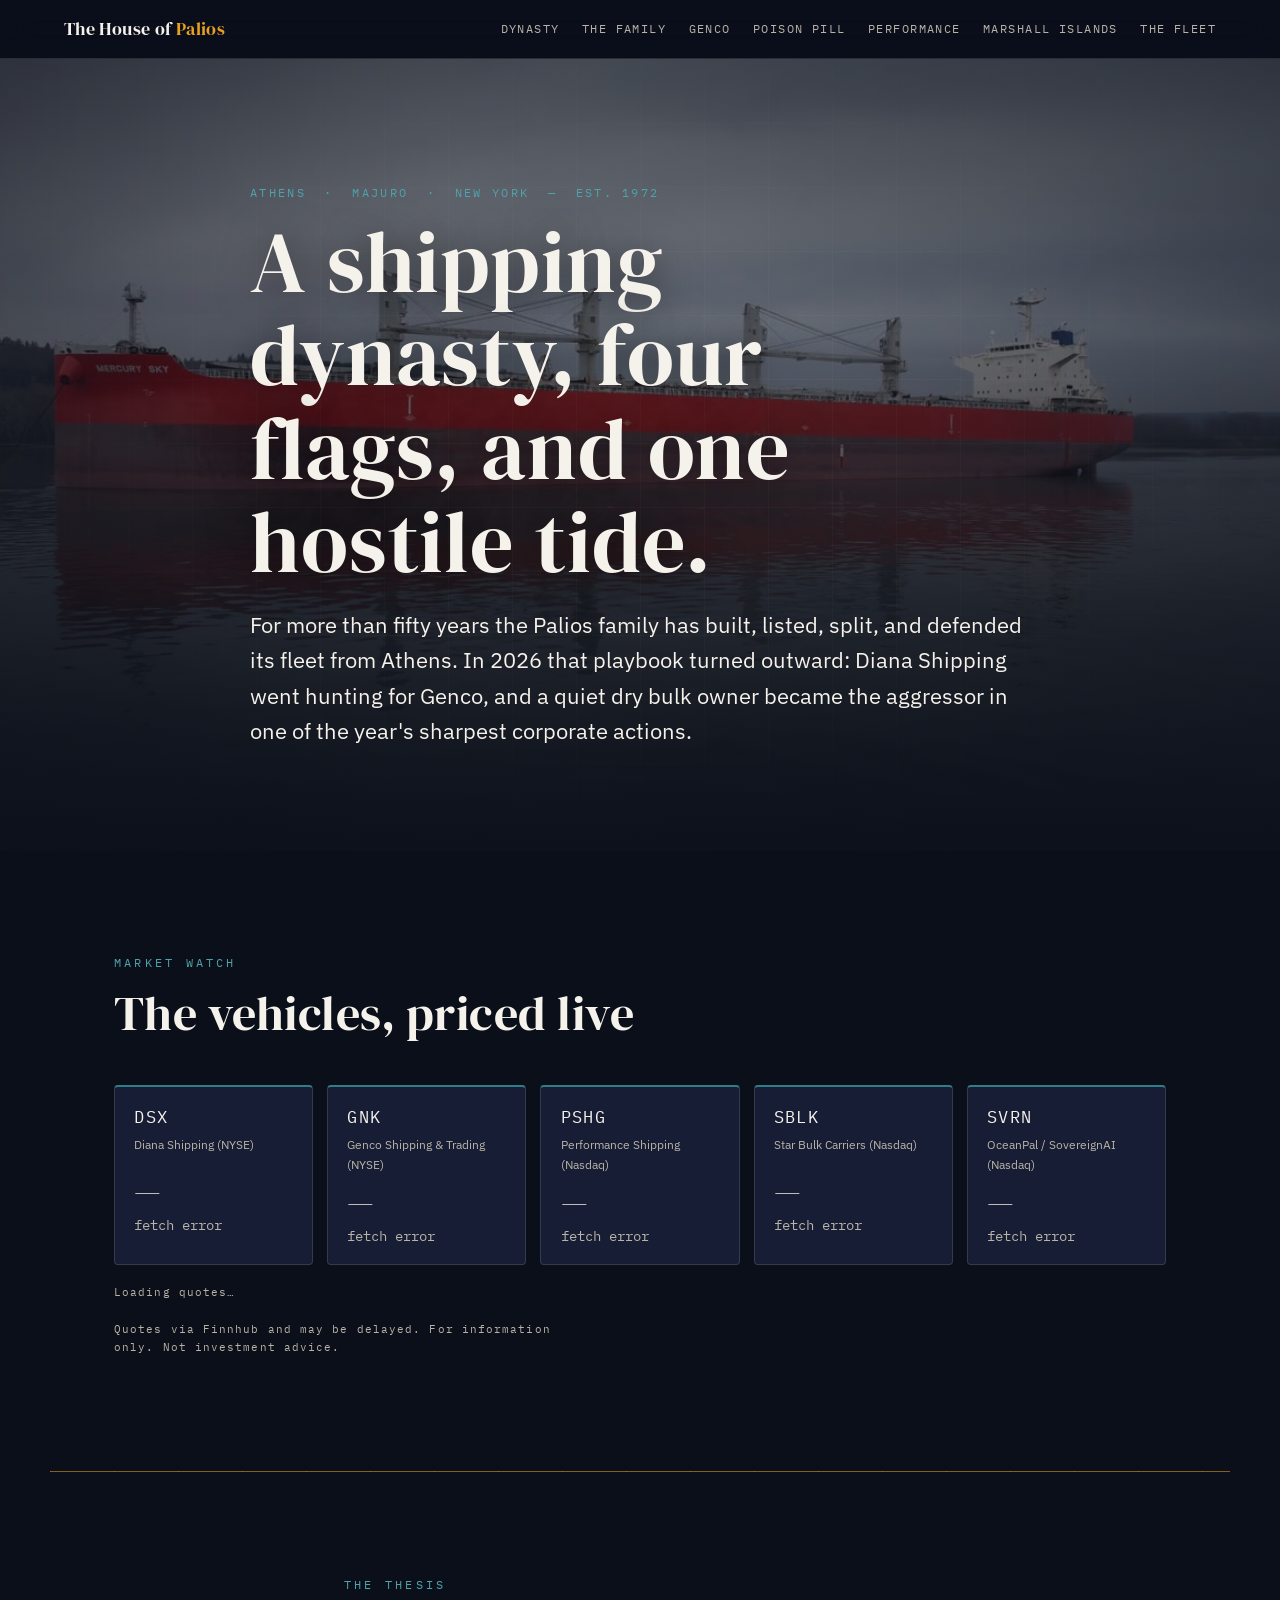
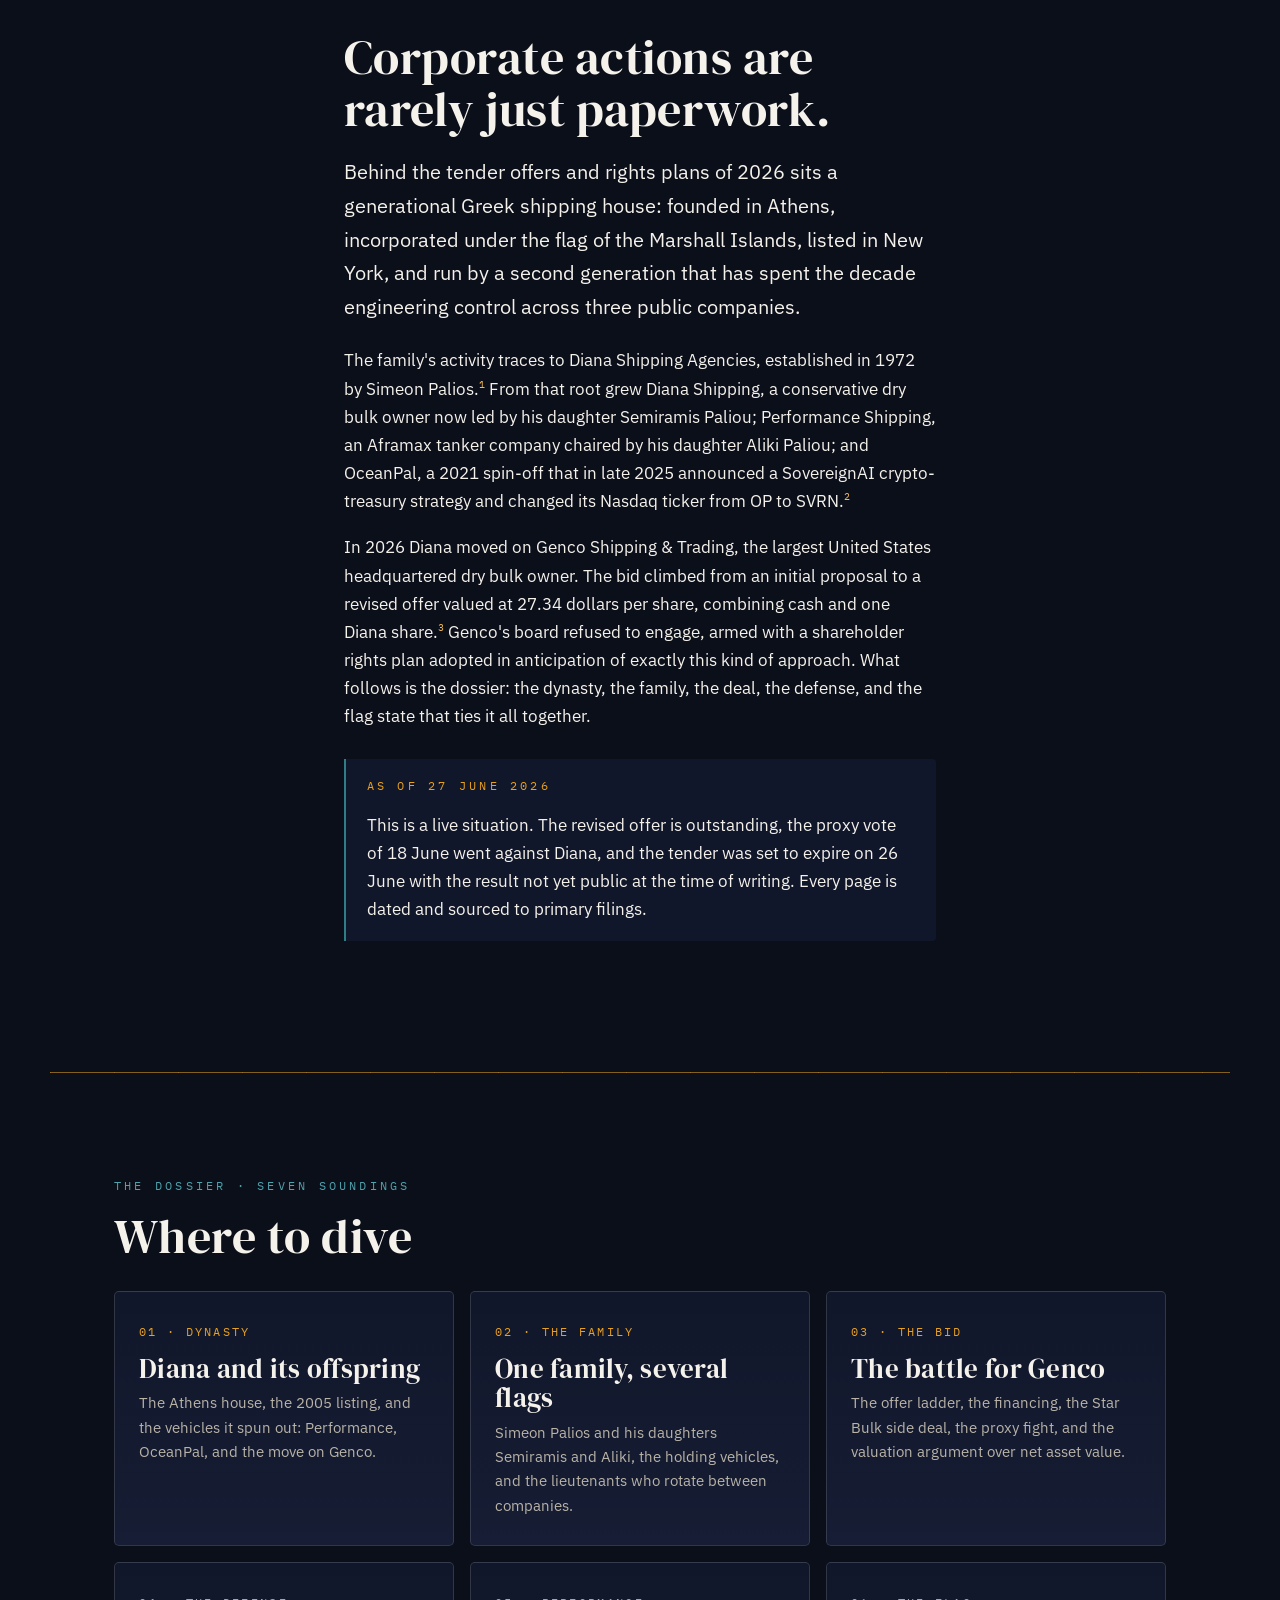
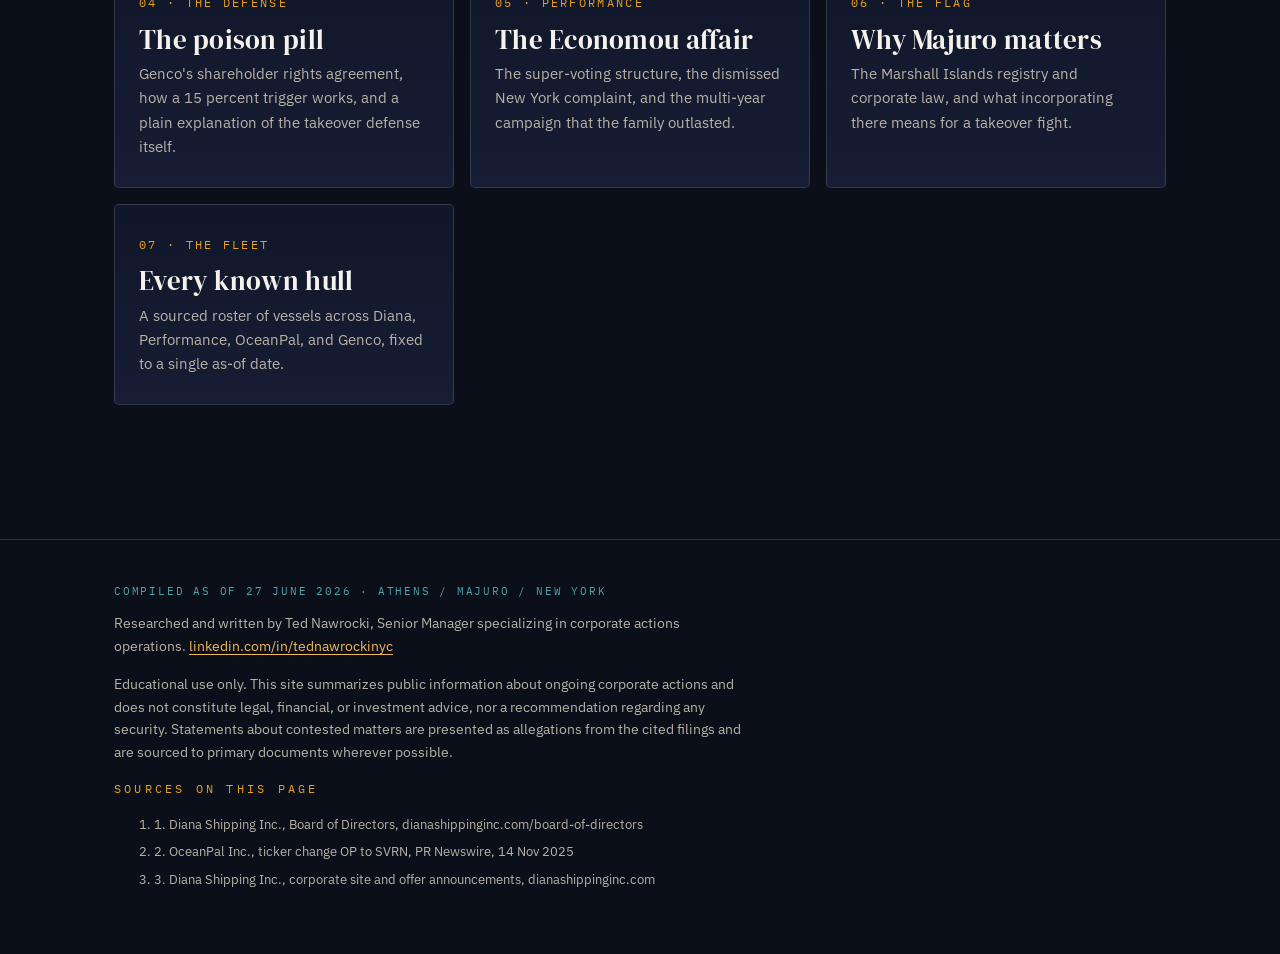
==== commit 05cd0928: "Add files via upload" ====
--- a/index.html
+++ b/index.html
@@ -88,7 +88,7 @@
       From that root grew Diana Shipping, a conservative dry bulk owner now led by his
       daughter Semiramis Paliou; Performance Shipping, an Aframax tanker company chaired
       by his daughter Aliki Paliou; and OceanPal, a 2021 spin-off that in late 2025
-      rebranded toward a crypto-treasury strategy and changed its Nasdaq ticker from OP
+      announced a SovereignAI crypto-treasury strategy and changed its Nasdaq ticker from OP
       to SVRN.<sup class="cite"><a href="https://www.prnewswire.com/news-releases/oceanpal-inc-announces-nasdaq-ticker-change-from-op-to-svrn-302616156.html" target="_blank" rel="noopener">2</a></sup>
     </p>
     <p>
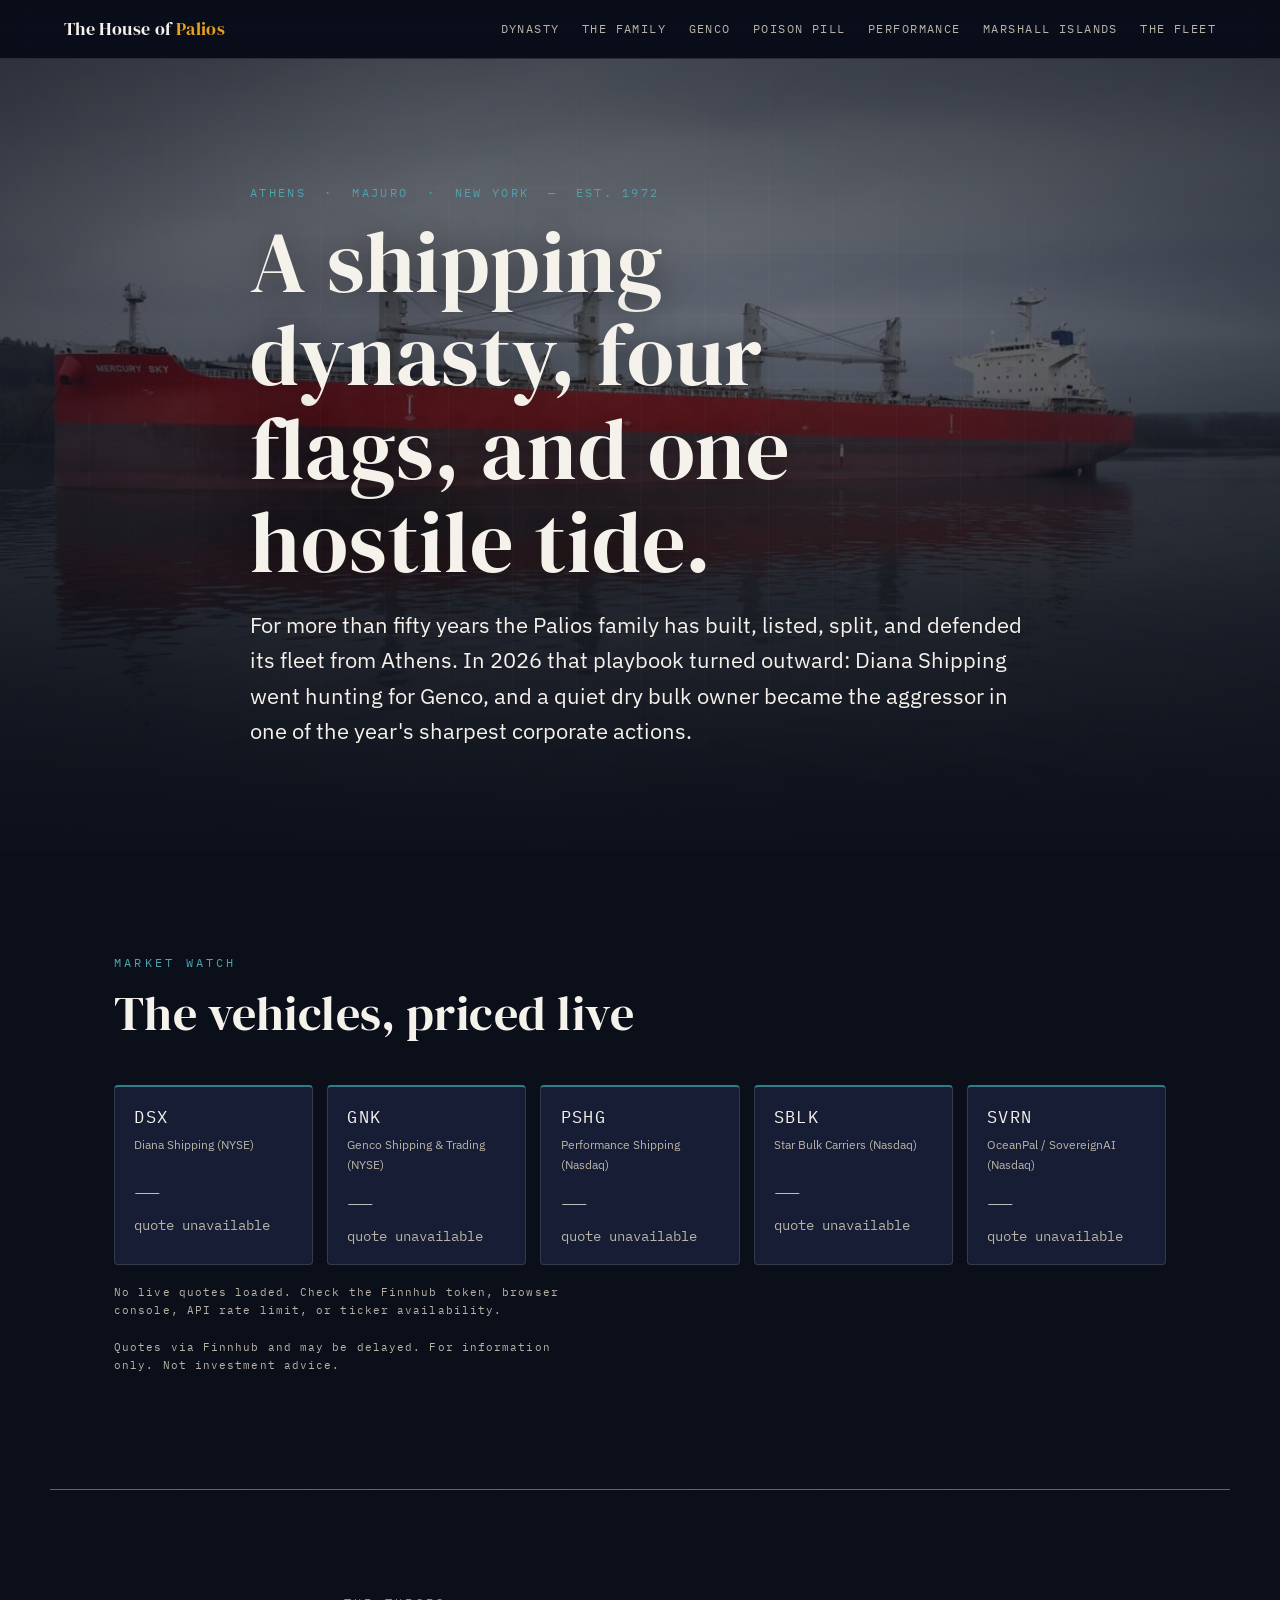
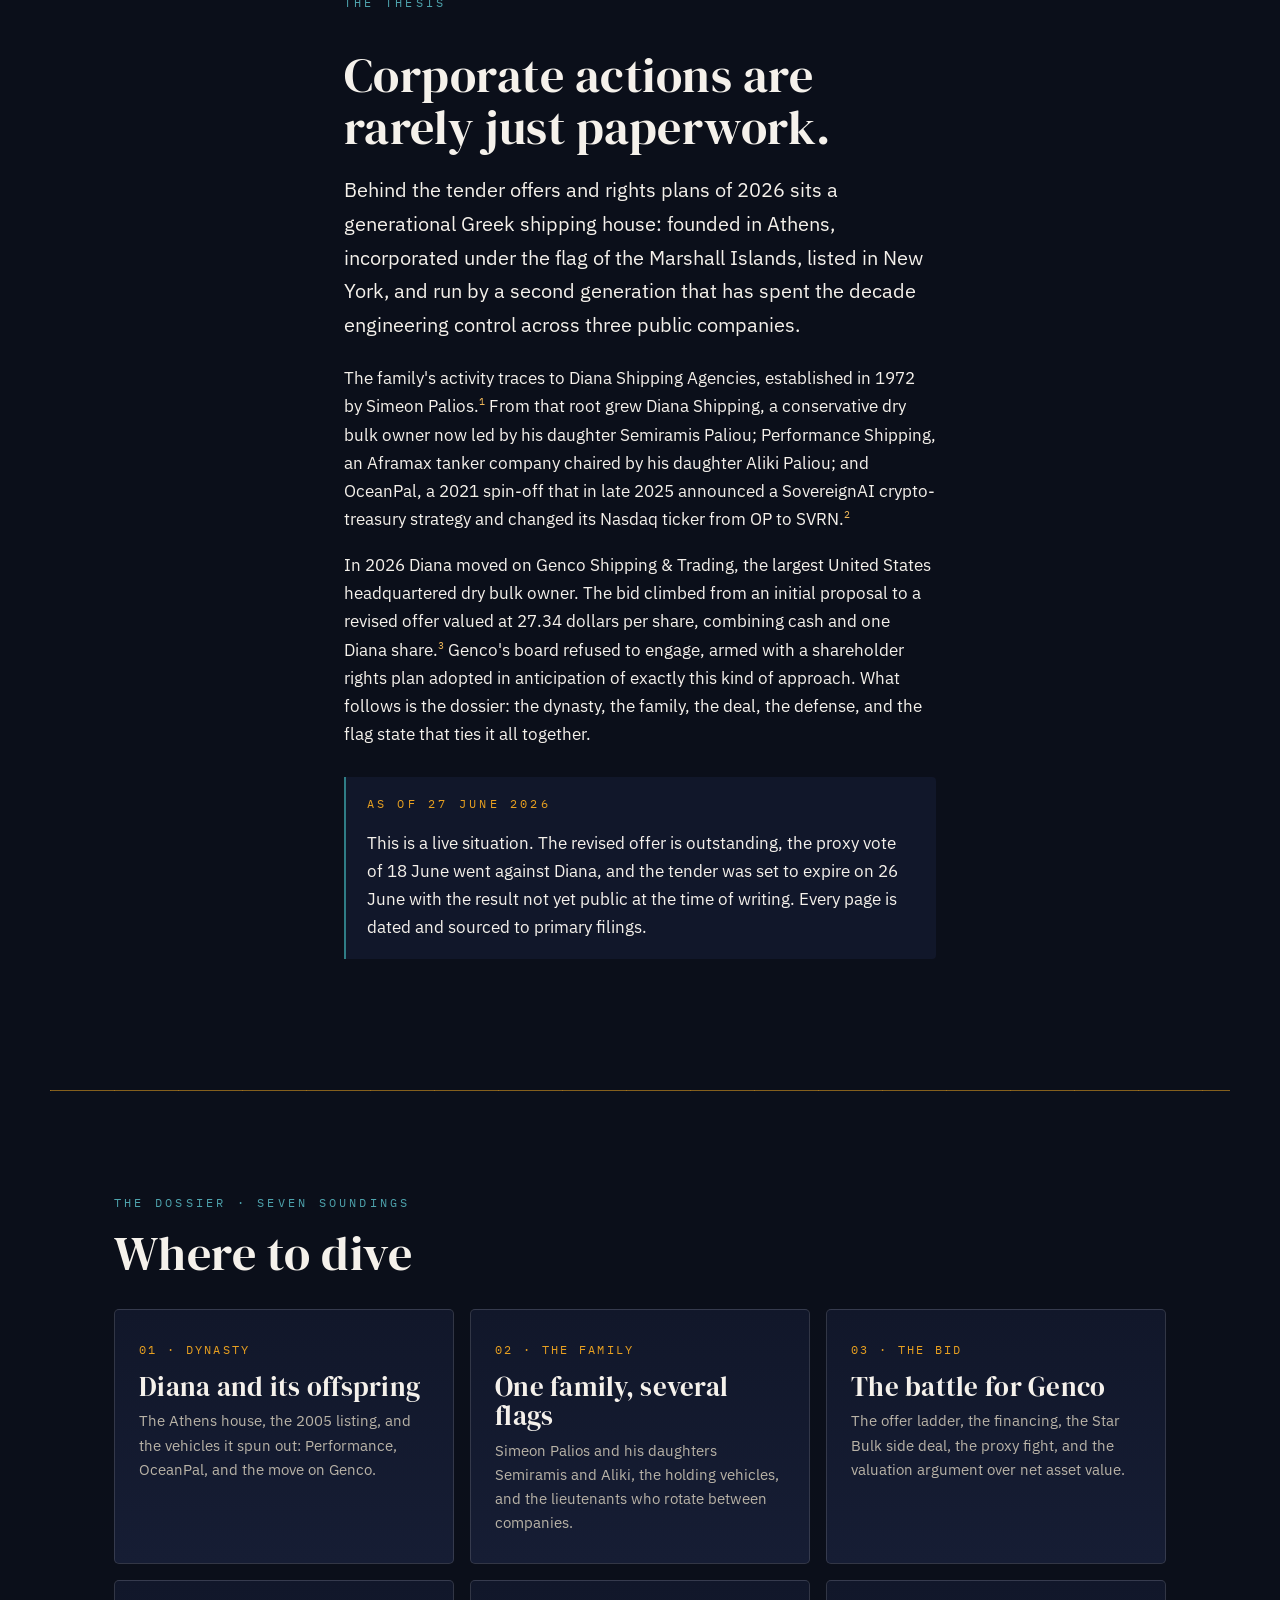
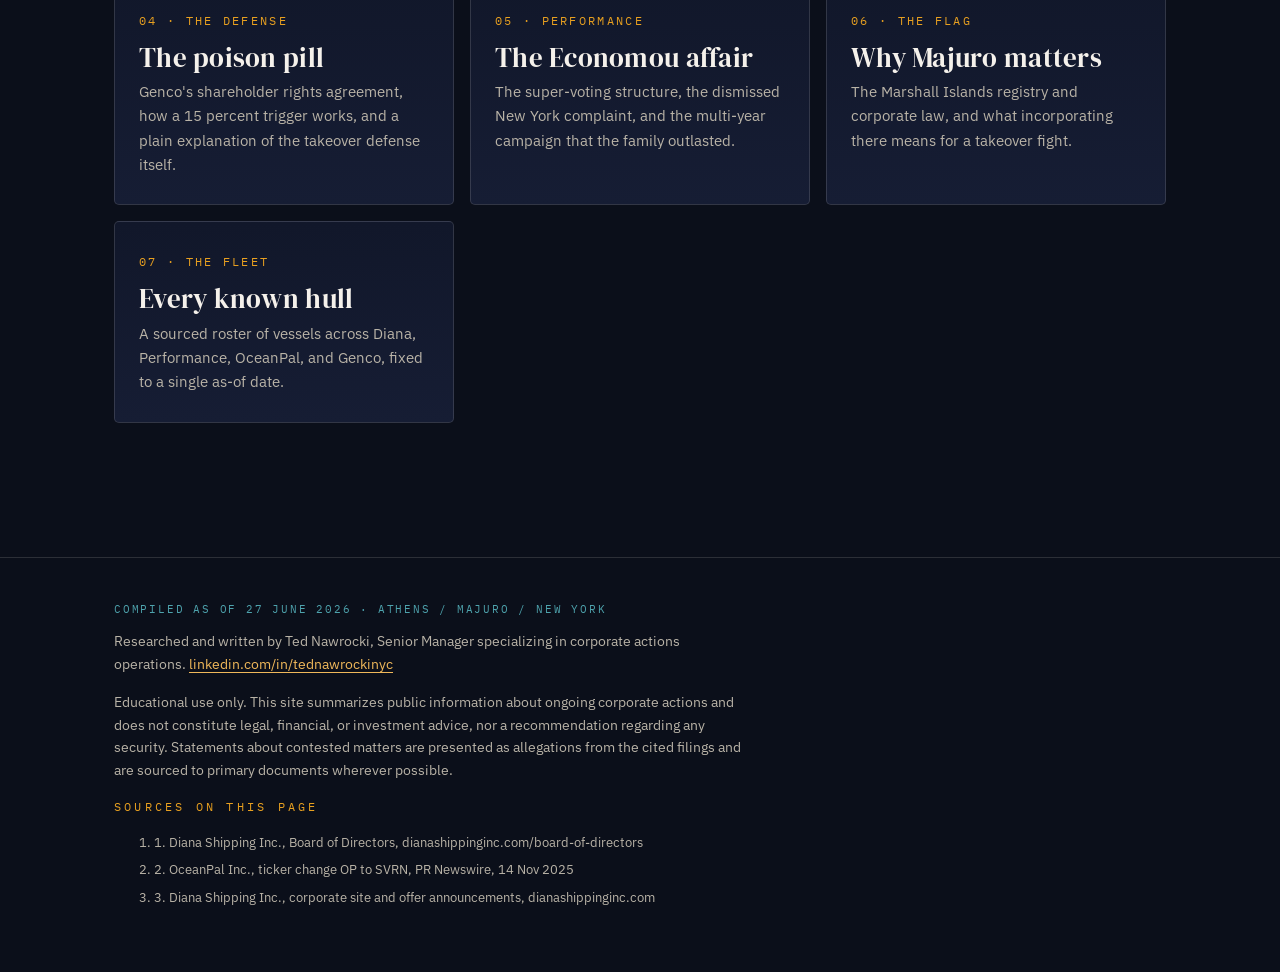
==== commit c6dbfae5: "Add files via upload" ====
--- a/index.html
+++ b/index.html
@@ -197,8 +197,8 @@
 <!-- ===================== SCRIPTS ===================== -->
 <script>
 /* ---- Live quotes via Finnhub --------------------------------------------
-   Your Finnhub key, embedded for client-side calls as requested. If the cards
-   come up blank, replace this with the single key from your Finnhub dashboard. */
+   This is a static site, so the token is visible in the browser. If quotes do
+   not load, replace FINNHUB_KEY with a regenerated key from your Finnhub dashboard. */
 const FINNHUB_KEY = "d7mjle9r01qngrvof0vg";
 
 const TICKERS = [
@@ -213,62 +213,98 @@
 const statusEl = document.getElementById("quote-status");
 
 function fmt(n) {
-  return (n === null || n === undefined || isNaN(n)) ? "—" : Number(n).toFixed(2);
+  return (n === null || n === undefined || Number.isNaN(Number(n))) ? "—" : Number(n).toFixed(2);
 }
 
 function card(t) {
   const el = document.createElement("div");
-  el.className = "qcard"; el.setAttribute("role", "listitem");
+  el.className = "qcard";
+  el.setAttribute("role", "listitem");
   el.innerHTML =
     '<div class="qcard__sym">' + t.sym + '</div>' +
     '<div class="qcard__name">' + t.name + '</div>' +
     '<div class="qcard__px" data-px>—</div>' +
     '<div class="qcard__chg flat" data-chg>awaiting data</div>';
-  grid.appendChild(el);
   return el;
 }
 
-async function load() {
-  if (FINNHUB_KEY === "PASTE_YOUR_FINNHUB_KEY_HERE") {
+async function fetchQuote(ticker) {
+  const url = "https://finnhub.io/api/v1/quote?symbol=" +
+    encodeURIComponent(ticker) + "&token=" + encodeURIComponent(FINNHUB_KEY);
+  const response = await fetch(url, { headers: { "Accept": "application/json" } });
+  let data = {};
+  try { data = await response.json(); } catch (_) {}
+  if (!response.ok) {
+    const message = data && data.error ? data.error : "HTTP " + response.status;
+    throw new Error(message);
+  }
+  return data;
+}
+
+async function loadQuotes() {
+  if (!grid || !statusEl) return;
+
+  grid.innerHTML = "";
+  const els = TICKERS.map((ticker) => {
+    const el = card(ticker);
+    grid.appendChild(el);
+    return el;
+  });
+
+  if (!FINNHUB_KEY || FINNHUB_KEY === "PASTE_YOUR_FINNHUB_KEY_HERE") {
     statusEl.textContent = "Add your Finnhub key in index.html to enable live quotes.";
+    return;
   }
-  const els = TICKERS.map(card);
+
   let ok = 0;
-  await Promise.all(TICKERS.map(async (t, i) => {
+  const errors = [];
+
+  await Promise.all(TICKERS.map(async (ticker, i) => {
+    const px = els[i].querySelector("[data-px]");
+    const chg = els[i].querySelector("[data-chg]");
     try {
-      const r = await fetch("https://finnhub.io/api/v1/quote?symbol=" +
-        encodeURIComponent(t.sym) + "&token=" + FINNHUB_KEY);
-      const q = await r.json();
-      const px = els[i].querySelector("[data-px]");
-      const chg = els[i].querySelector("[data-chg]");
+      const q = await fetchQuote(ticker.sym);
       if (q && typeof q.c === "number" && q.c > 0) {
         px.textContent = "$" + fmt(q.c);
-        const d = q.d, dp = q.dp;
+        const d = Number(q.d || 0);
+        const dp = Number(q.dp || 0);
         const dir = d > 0 ? "up" : d < 0 ? "down" : "flat";
         const arrow = d > 0 ? "▲" : d < 0 ? "▼" : "■";
         chg.className = "qcard__chg " + dir;
         chg.textContent = arrow + " " + fmt(d) + "  (" + fmt(dp) + "%)";
         ok++;
       } else {
-        chg.textContent = "no data";
+        chg.textContent = "no quote returned";
+        errors.push(ticker.sym + ": no quote returned");
       }
-    } catch (e) {
-      els[i].querySelector("[data-chg]").textContent = "fetch error";
+    } catch (error) {
+      chg.textContent = "quote unavailable";
+      errors.push(ticker.sym + ": " + error.message);
+      console.warn("Finnhub quote failed for", ticker.sym, error);
     }
   }));
+
+  const now = new Date();
   if (ok > 0) {
-    const now = new Date();
-    statusEl.textContent = "Updated " + now.toLocaleTimeString() + ". Quotes may be delayed.";
+    statusEl.textContent = "Updated " + now.toLocaleTimeString() + ". Quotes may be delayed." +
+      (errors.length ? " Some symbols were unavailable." : "");
+  } else {
+    statusEl.textContent = "No live quotes loaded. Check the Finnhub token, browser console, API rate limit, or ticker availability.";
   }
 }
-load();
-setInterval(load, 60000); // refresh each minute
+
+loadQuotes();
+setInterval(loadQuotes, 60000); // refresh each minute without duplicating cards
 
 /* ---- scroll reveal ---- */
-const io = new IntersectionObserver((entries) => {
-  entries.forEach(e => { if (e.isIntersecting) { e.target.classList.add("in"); io.unobserve(e.target); } });
-}, { threshold: 0.12 });
-document.querySelectorAll(".fade").forEach(el => io.observe(el));
+if ("IntersectionObserver" in window) {
+  const io = new IntersectionObserver((entries) => {
+    entries.forEach(e => { if (e.isIntersecting) { e.target.classList.add("in"); io.unobserve(e.target); } });
+  }, { threshold: 0.12 });
+  document.querySelectorAll(".fade").forEach(el => io.observe(el));
+} else {
+  document.querySelectorAll(".fade").forEach(el => el.classList.add("in"));
+}
 </script>
 </body>
 </html>
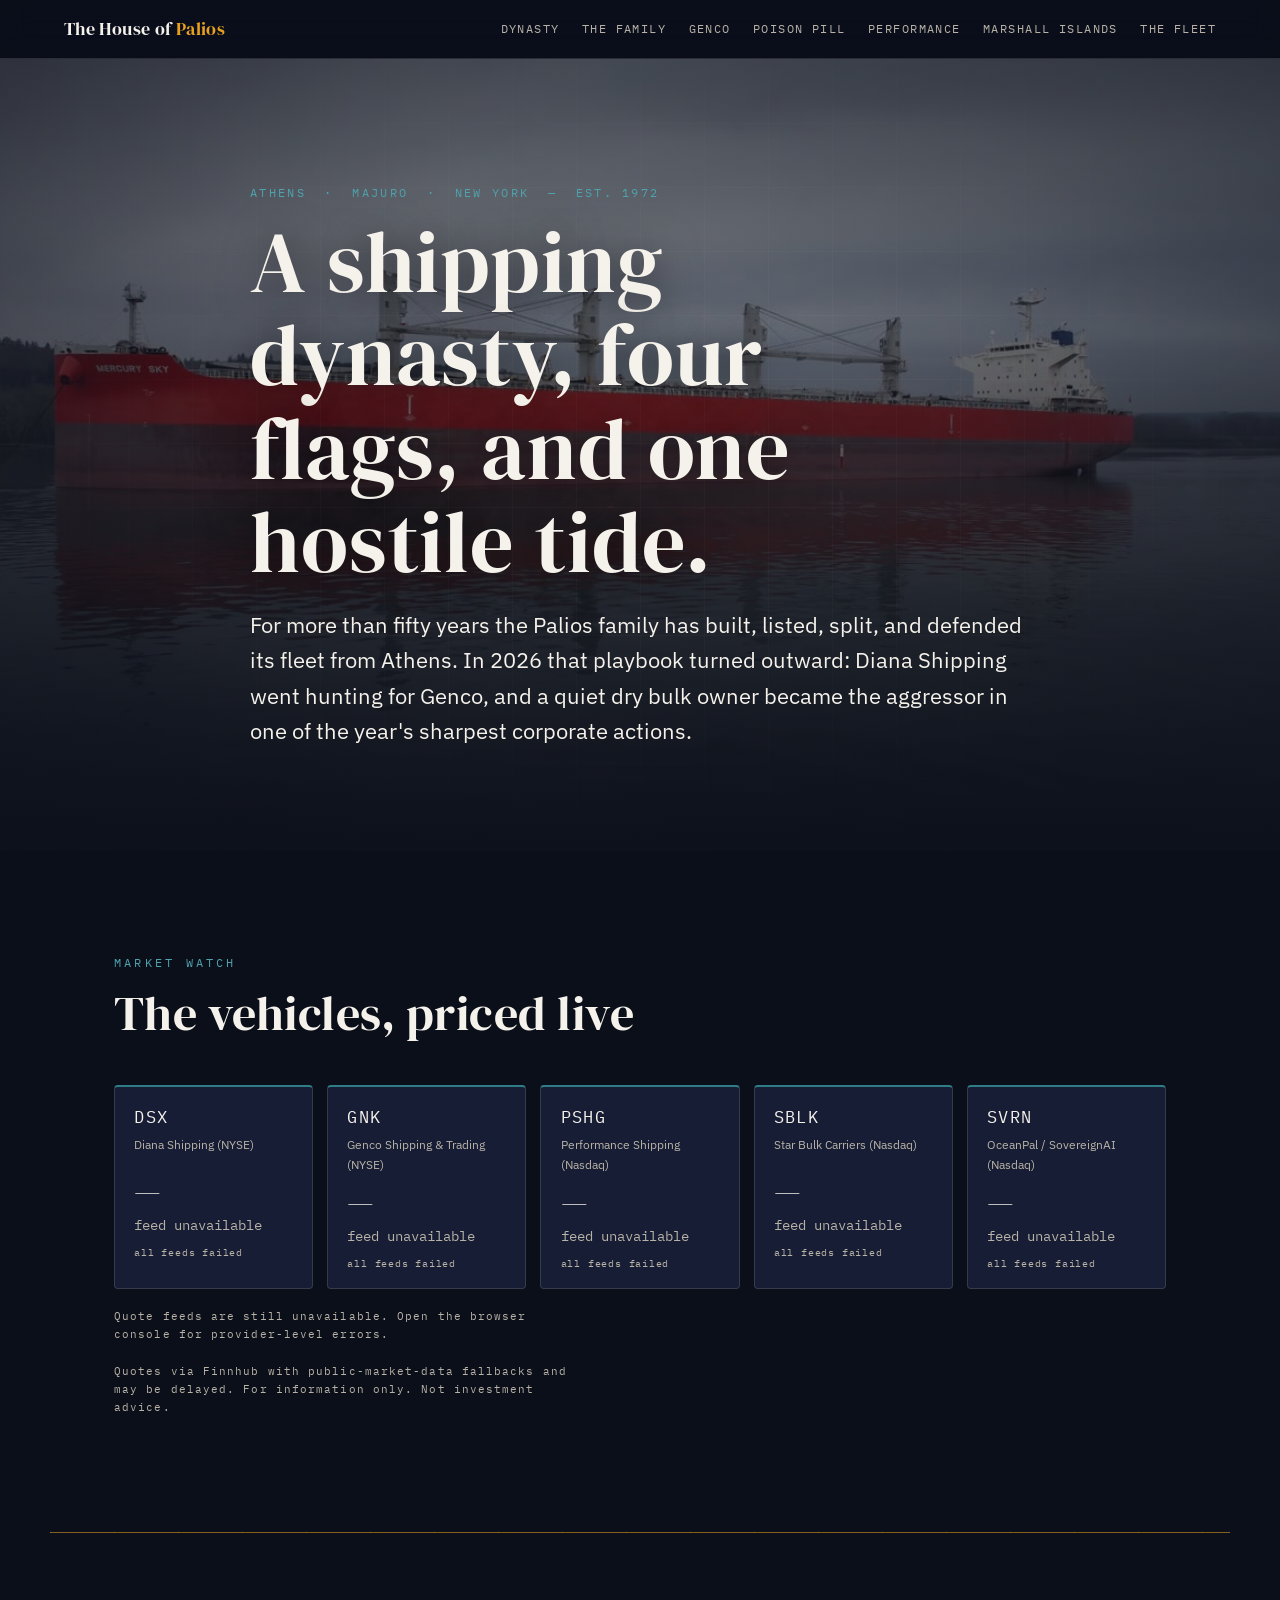
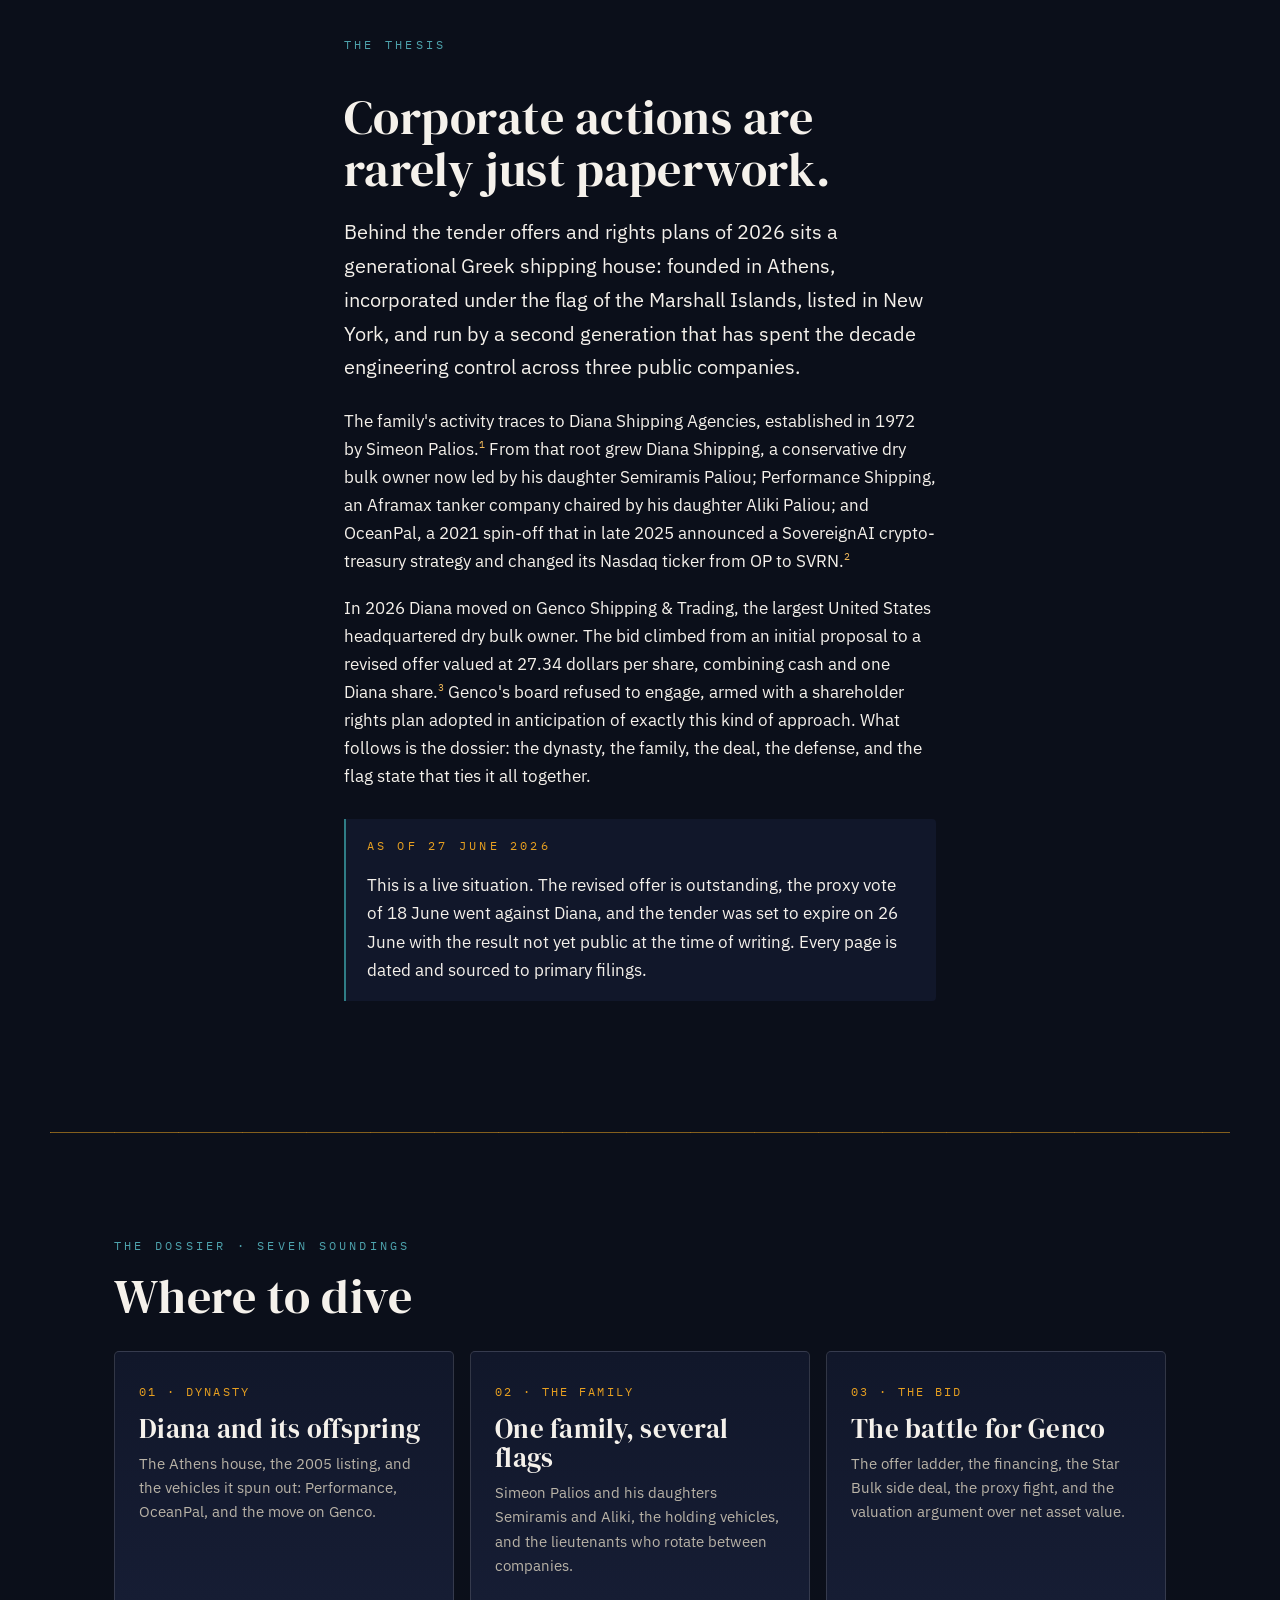
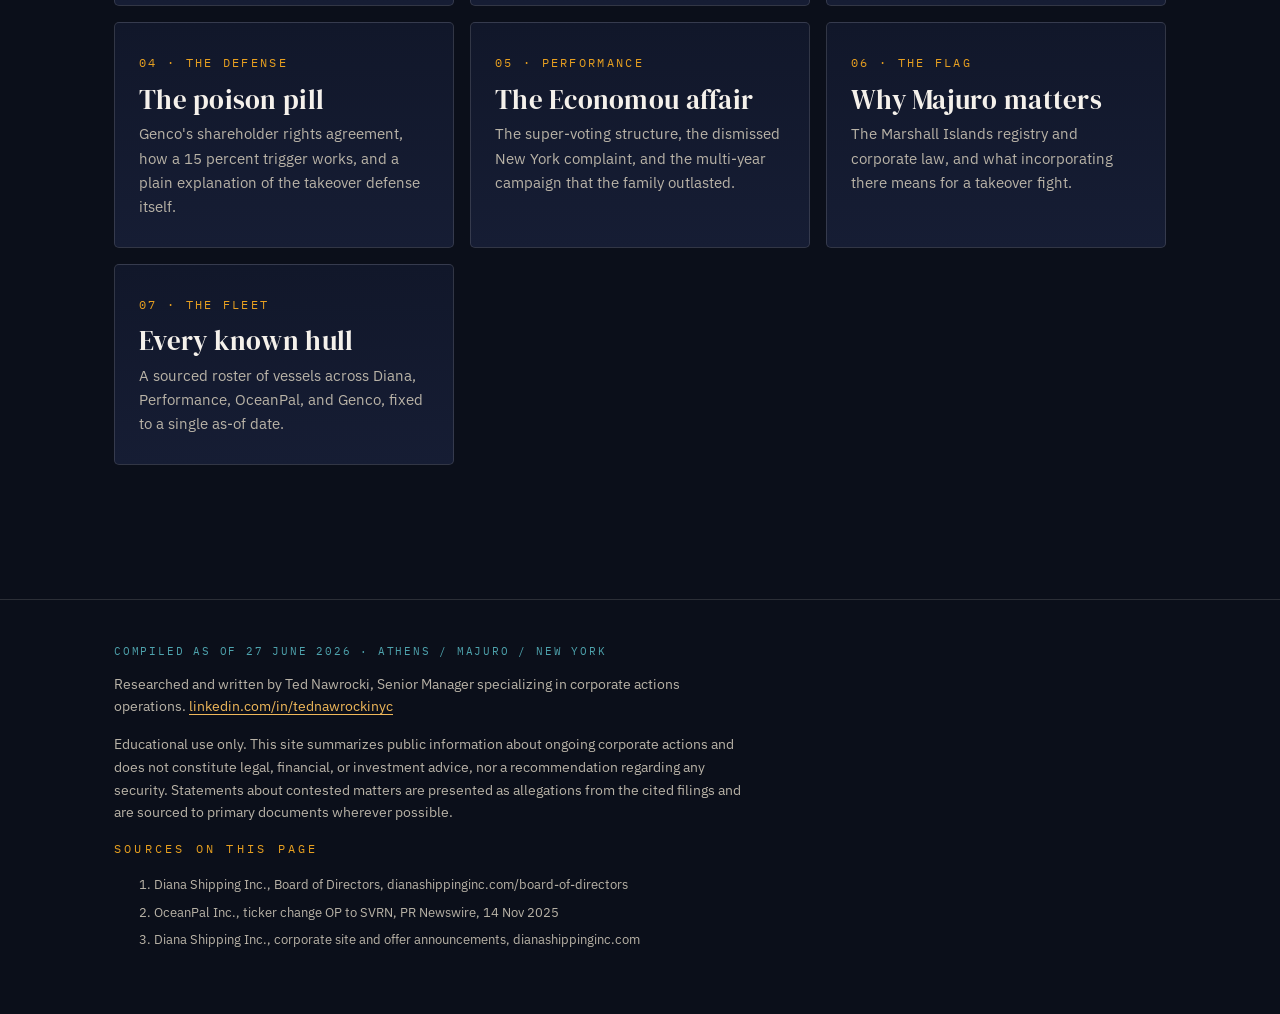
==== commit 5ac5582a: "Add files via upload" ====
--- a/index.html
+++ b/index.html
@@ -64,7 +64,7 @@
     </div>
     <p class="quotes__note" id="quote-status">Loading quotes…</p>
     <p class="quotes__note">
-      Quotes via Finnhub and may be delayed. For information only. Not investment advice.
+      Quotes via Finnhub with public-market-data fallbacks and may be delayed. For information only. Not investment advice.
     </p>
   </div>
 </section>
@@ -186,9 +186,9 @@
     <div class="sources">
       <span class="eyebrow" style="color:var(--amber)">Sources on this page</span>
       <ol>
-        <li>1. Diana Shipping Inc., Board of Directors, dianashippinginc.com/board-of-directors</li>
-        <li>2. OceanPal Inc., ticker change OP to SVRN, PR Newswire, 14 Nov 2025</li>
-        <li>3. Diana Shipping Inc., corporate site and offer announcements, dianashippinginc.com</li>
+        <li>Diana Shipping Inc., Board of Directors, dianashippinginc.com/board-of-directors</li>
+        <li>OceanPal Inc., ticker change OP to SVRN, PR Newswire, 14 Nov 2025</li>
+        <li>Diana Shipping Inc., corporate site and offer announcements, dianashippinginc.com</li>
       </ol>
     </div>
   </div>
@@ -196,10 +196,11 @@
 
 <!-- ===================== SCRIPTS ===================== -->
 <script>
-/* ---- Live quotes via Finnhub --------------------------------------------
-   This is a static site, so the token is visible in the browser. If quotes do
-   not load, replace FINNHUB_KEY with a regenerated key from your Finnhub dashboard. */
+/* ---- Live quotes: Finnhub primary, resilient public fallbacks ----------------
+   Targeted fix: the page no longer goes blank when Finnhub rejects a token,
+   hits a rate limit, is blocked by the browser, or lacks a symbol. */
 const FINNHUB_KEY = "d7mjle9r01qngrvof0vg";
+const QUOTE_TIMEOUT_MS = 8000;
 
 const TICKERS = [
   { sym: "DSX",  name: "Diana Shipping (NYSE)" },
@@ -224,21 +225,168 @@
     '<div class="qcard__sym">' + t.sym + '</div>' +
     '<div class="qcard__name">' + t.name + '</div>' +
     '<div class="qcard__px" data-px>—</div>' +
-    '<div class="qcard__chg flat" data-chg>awaiting data</div>';
+    '<div class="qcard__chg flat" data-chg>loading</div>' +
+    '<div class="qcard__src" data-src>checking feeds</div>';
   return el;
 }
 
-async function fetchQuote(ticker) {
+function addCacheBuster(url) {
+  const separator = url.includes("?") ? "&" : "?";
+  return url + separator + "_=" + encodeURIComponent(Date.now());
+}
+
+async function fetchWithTimeout(url, responseType) {
+  const controller = new AbortController();
+  const timeout = setTimeout(() => controller.abort(), QUOTE_TIMEOUT_MS);
+  try {
+    const response = await fetch(addCacheBuster(url), {
+      cache: "no-store",
+      signal: controller.signal,
+      headers: { "Accept": responseType === "text" ? "text/plain,*/*" : "application/json,*/*" }
+    });
+    const body = responseType === "text" ? await response.text() : await response.json().catch(() => ({}));
+    if (!response.ok) {
+      const message = body && body.error ? body.error : "HTTP " + response.status;
+      throw new Error(message);
+    }
+    return body;
+  } finally {
+    clearTimeout(timeout);
+  }
+}
+
+function proxied(url) {
+  return "https://api.allorigins.win/raw?url=" + encodeURIComponent(url);
+}
+
+function normalizeQuote({ price, previousClose, change, changePct, source, time }) {
+  const px = Number(price);
+  if (!Number.isFinite(px) || px <= 0) throw new Error(source + " returned no usable price");
+
+  let d = Number(change);
+  let dp = Number(changePct);
+  const prev = Number(previousClose);
+  if ((!Number.isFinite(d) || !Number.isFinite(dp)) && Number.isFinite(prev) && prev > 0) {
+    d = px - prev;
+    dp = (d / prev) * 100;
+  }
+
+  return {
+    price: px,
+    change: Number.isFinite(d) ? d : null,
+    changePct: Number.isFinite(dp) ? dp : null,
+    source,
+    time: time || null
+  };
+}
+
+async function fetchFinnhub(symbol) {
+  if (!FINNHUB_KEY || FINNHUB_KEY === "PASTE_YOUR_FINNHUB_KEY_HERE") {
+    throw new Error("Finnhub key missing");
+  }
   const url = "https://finnhub.io/api/v1/quote?symbol=" +
-    encodeURIComponent(ticker) + "&token=" + encodeURIComponent(FINNHUB_KEY);
-  const response = await fetch(url, { headers: { "Accept": "application/json" } });
-  let data = {};
-  try { data = await response.json(); } catch (_) {}
-  if (!response.ok) {
-    const message = data && data.error ? data.error : "HTTP " + response.status;
-    throw new Error(message);
-  }
-  return data;
+    encodeURIComponent(symbol) + "&token=" + encodeURIComponent(FINNHUB_KEY);
+  const q = await fetchWithTimeout(url, "json");
+  if (q && q.error) throw new Error(q.error);
+  return normalizeQuote({
+    price: q.c,
+    change: q.d,
+    changePct: q.dp,
+    source: "Finnhub",
+    time: q.t ? new Date(q.t * 1000) : null
+  });
+}
+
+async function fetchYahooChart(symbol, useProxy) {
+  const base = "https://query1.finance.yahoo.com/v8/finance/chart/" +
+    encodeURIComponent(symbol) + "?range=1d&interval=1m&includePrePost=false";
+  const data = await fetchWithTimeout(useProxy ? proxied(base) : base, "json");
+  const result = data && data.chart && data.chart.result && data.chart.result[0];
+  const meta = result && result.meta;
+  if (!meta) throw new Error("Yahoo returned no chart metadata");
+  return normalizeQuote({
+    price: meta.regularMarketPrice,
+    previousClose: meta.chartPreviousClose || meta.previousClose,
+    source: useProxy ? "Yahoo proxy" : "Yahoo",
+    time: meta.regularMarketTime ? new Date(meta.regularMarketTime * 1000) : null
+  });
+}
+
+function parseCsvLine(line) {
+  const out = [];
+  let cur = "";
+  let quoted = false;
+  for (let i = 0; i < line.length; i++) {
+    const ch = line[i];
+    if (ch === '"') quoted = !quoted;
+    else if (ch === "," && !quoted) { out.push(cur); cur = ""; }
+    else cur += ch;
+  }
+  out.push(cur);
+  return out.map(s => s.replace(/^"|"$/g, ""));
+}
+
+async function fetchStooq(symbol, useProxy) {
+  const stooqSymbol = symbol.toLowerCase() + ".us";
+  const base = "https://stooq.com/q/l/?s=" + encodeURIComponent(stooqSymbol) +
+    "&f=sd2t2ohlcvn&h&e=csv";
+  const csv = await fetchWithTimeout(useProxy ? proxied(base) : base, "text");
+  const lines = csv.trim().split(/\r?\n/);
+  if (lines.length < 2) throw new Error("Stooq returned no rows");
+  const headers = parseCsvLine(lines[0]);
+  const values = parseCsvLine(lines[1]);
+  const row = Object.fromEntries(headers.map((h, i) => [h, values[i]]));
+  if (!row.Close || row.Close === "N/D") throw new Error("Stooq returned no price");
+  const time = row.Date && row.Time && row.Date !== "N/D" && row.Time !== "N/D"
+    ? new Date(row.Date + "T" + row.Time + ":00")
+    : null;
+  return normalizeQuote({
+    price: row.Close,
+    previousClose: row.Open,
+    source: useProxy ? "Stooq proxy" : "Stooq",
+    time
+  });
+}
+
+async function fetchQuote(symbol) {
+  const attempts = [
+    () => fetchFinnhub(symbol),
+    () => fetchYahooChart(symbol, false),
+    () => fetchYahooChart(symbol, true),
+    () => fetchStooq(symbol, false),
+    () => fetchStooq(symbol, true)
+  ];
+
+  const errors = [];
+  for (const attempt of attempts) {
+    try {
+      return await attempt();
+    } catch (error) {
+      errors.push(error.message || String(error));
+    }
+  }
+  throw new Error(errors.join(" | "));
+}
+
+function paintQuote(el, quote) {
+  const px = el.querySelector("[data-px]");
+  const chg = el.querySelector("[data-chg]");
+  const src = el.querySelector("[data-src]");
+
+  px.textContent = "$" + fmt(quote.price);
+
+  if (quote.change === null || quote.changePct === null) {
+    chg.className = "qcard__chg flat";
+    chg.textContent = "price feed active";
+  } else {
+    const dir = quote.change > 0 ? "up" : quote.change < 0 ? "down" : "flat";
+    const arrow = quote.change > 0 ? "▲" : quote.change < 0 ? "▼" : "■";
+    const sign = quote.change > 0 ? "+" : "";
+    chg.className = "qcard__chg " + dir;
+    chg.textContent = arrow + " " + sign + fmt(quote.change) + "  (" + sign + fmt(quote.changePct) + "%)";
+  }
+
+  src.textContent = "via " + quote.source;
 }
 
 async function loadQuotes() {
@@ -251,50 +399,41 @@
     return el;
   });
 
-  if (!FINNHUB_KEY || FINNHUB_KEY === "PASTE_YOUR_FINNHUB_KEY_HERE") {
-    statusEl.textContent = "Add your Finnhub key in index.html to enable live quotes.";
-    return;
-  }
-
   let ok = 0;
+  const sources = new Set();
   const errors = [];
 
   await Promise.all(TICKERS.map(async (ticker, i) => {
-    const px = els[i].querySelector("[data-px]");
     const chg = els[i].querySelector("[data-chg]");
+    const src = els[i].querySelector("[data-src]");
     try {
       const q = await fetchQuote(ticker.sym);
-      if (q && typeof q.c === "number" && q.c > 0) {
-        px.textContent = "$" + fmt(q.c);
-        const d = Number(q.d || 0);
-        const dp = Number(q.dp || 0);
-        const dir = d > 0 ? "up" : d < 0 ? "down" : "flat";
-        const arrow = d > 0 ? "▲" : d < 0 ? "▼" : "■";
-        chg.className = "qcard__chg " + dir;
-        chg.textContent = arrow + " " + fmt(d) + "  (" + fmt(dp) + "%)";
-        ok++;
-      } else {
-        chg.textContent = "no quote returned";
-        errors.push(ticker.sym + ": no quote returned");
-      }
+      paintQuote(els[i], q);
+      sources.add(q.source);
+      ok++;
     } catch (error) {
-      chg.textContent = "quote unavailable";
+      chg.className = "qcard__chg flat";
+      chg.textContent = "feed unavailable";
+      src.textContent = "all feeds failed";
       errors.push(ticker.sym + ": " + error.message);
-      console.warn("Finnhub quote failed for", ticker.sym, error);
+      console.warn("Quote failed for", ticker.sym, error);
     }
   }));
 
   const now = new Date();
   if (ok > 0) {
-    statusEl.textContent = "Updated " + now.toLocaleTimeString() + ". Quotes may be delayed." +
-      (errors.length ? " Some symbols were unavailable." : "");
+    statusEl.textContent = "Updated " + now.toLocaleTimeString() +
+      " via " + Array.from(sources).join(" / ") +
+      ". Quotes may be delayed." +
+      (errors.length ? " Some symbols remain unavailable." : "");
   } else {
-    statusEl.textContent = "No live quotes loaded. Check the Finnhub token, browser console, API rate limit, or ticker availability.";
+    statusEl.textContent = "Quote feeds are still unavailable. Open the browser console for provider-level errors.";
+    console.warn("All quote feeds failed", errors);
   }
 }
 
 loadQuotes();
-setInterval(loadQuotes, 60000); // refresh each minute without duplicating cards
+setInterval(loadQuotes, 60000);
 
 /* ---- scroll reveal ---- */
 if ("IntersectionObserver" in window) {
--- a/styles.css
+++ b/styles.css
@@ -167,6 +167,7 @@
 .qcard__chg.up   { color: var(--signal-up); }
 .qcard__chg.down { color: var(--signal-down); }
 .qcard__chg.flat { color: var(--linen-dim); }
+.qcard__src { font-family: var(--mono); font-size: 0.62rem; letter-spacing: 0.08em; color: var(--linen-dim); margin-top: 0.5rem; }
 .quotes__note { font-family: var(--mono); font-size: 0.68rem; letter-spacing: 0.1em; color: var(--linen-dim); margin-top: 1.2rem; }
 
 /* =========================================================================
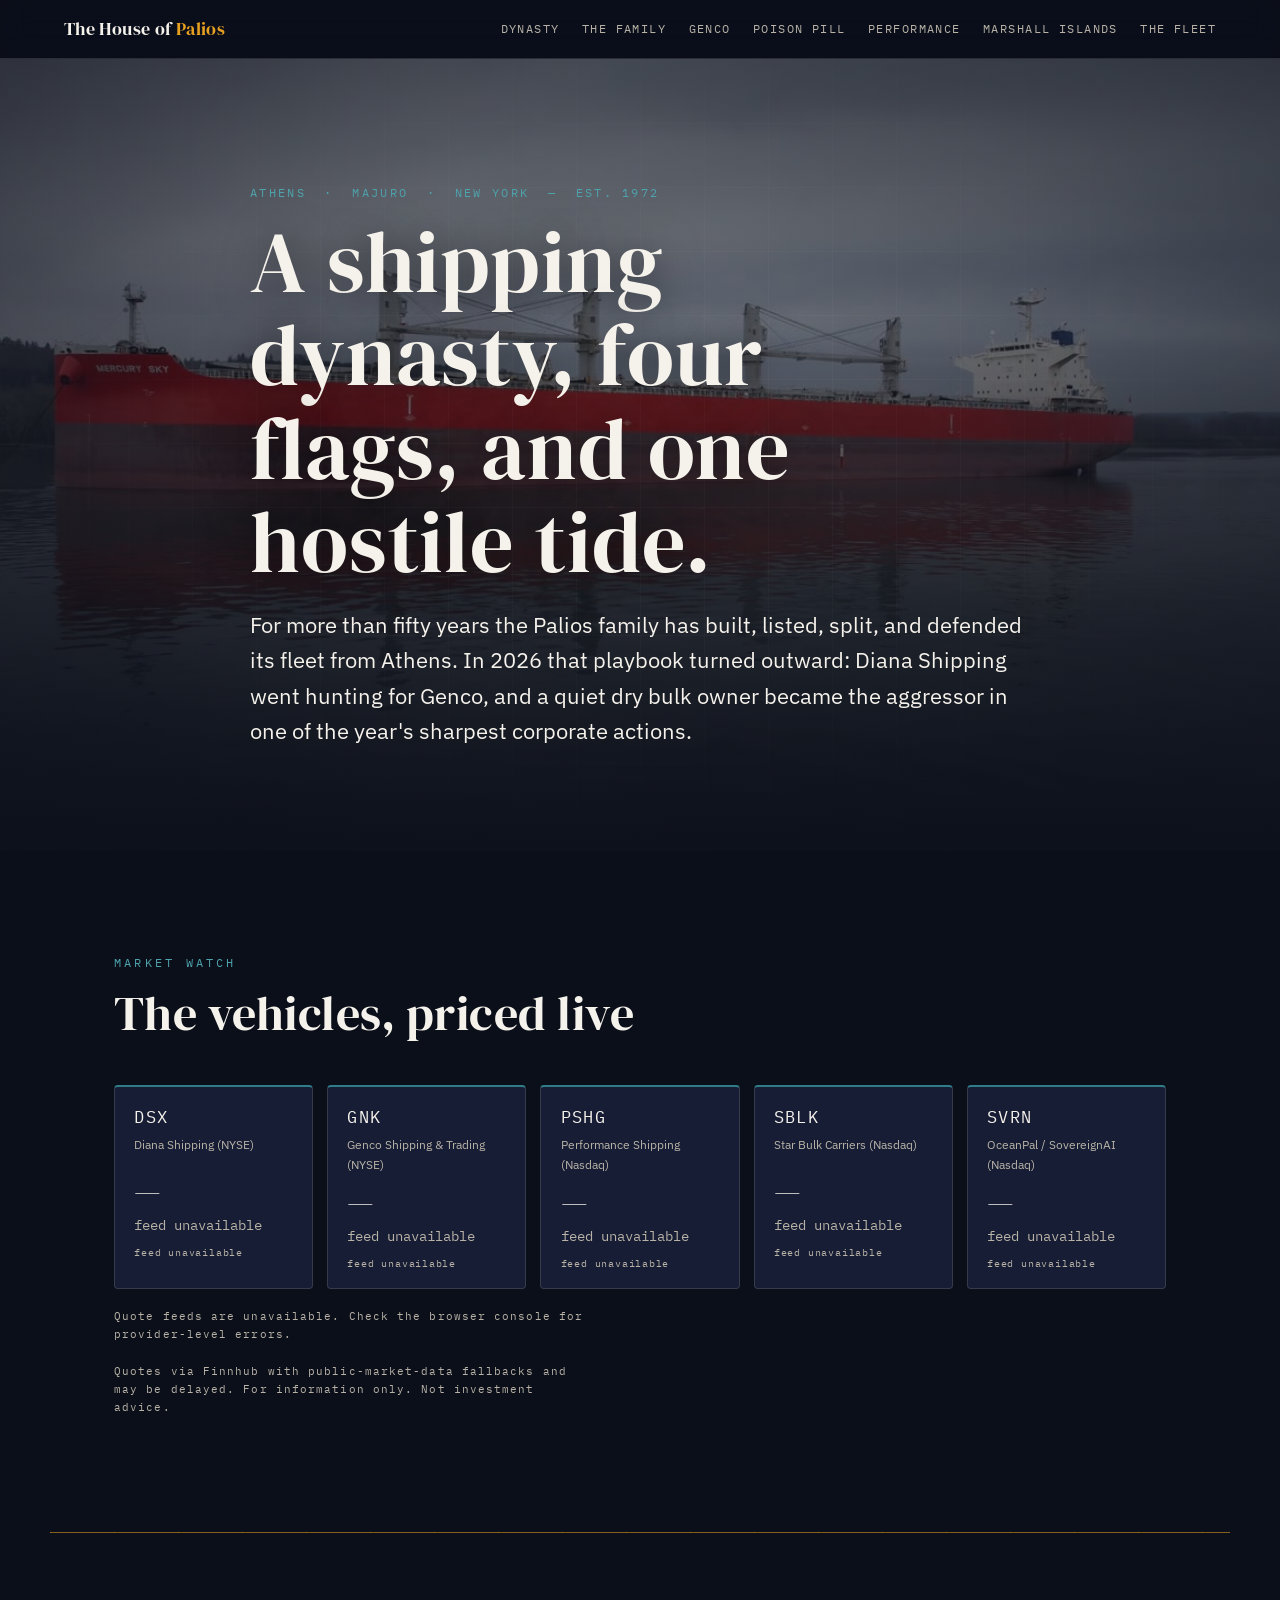
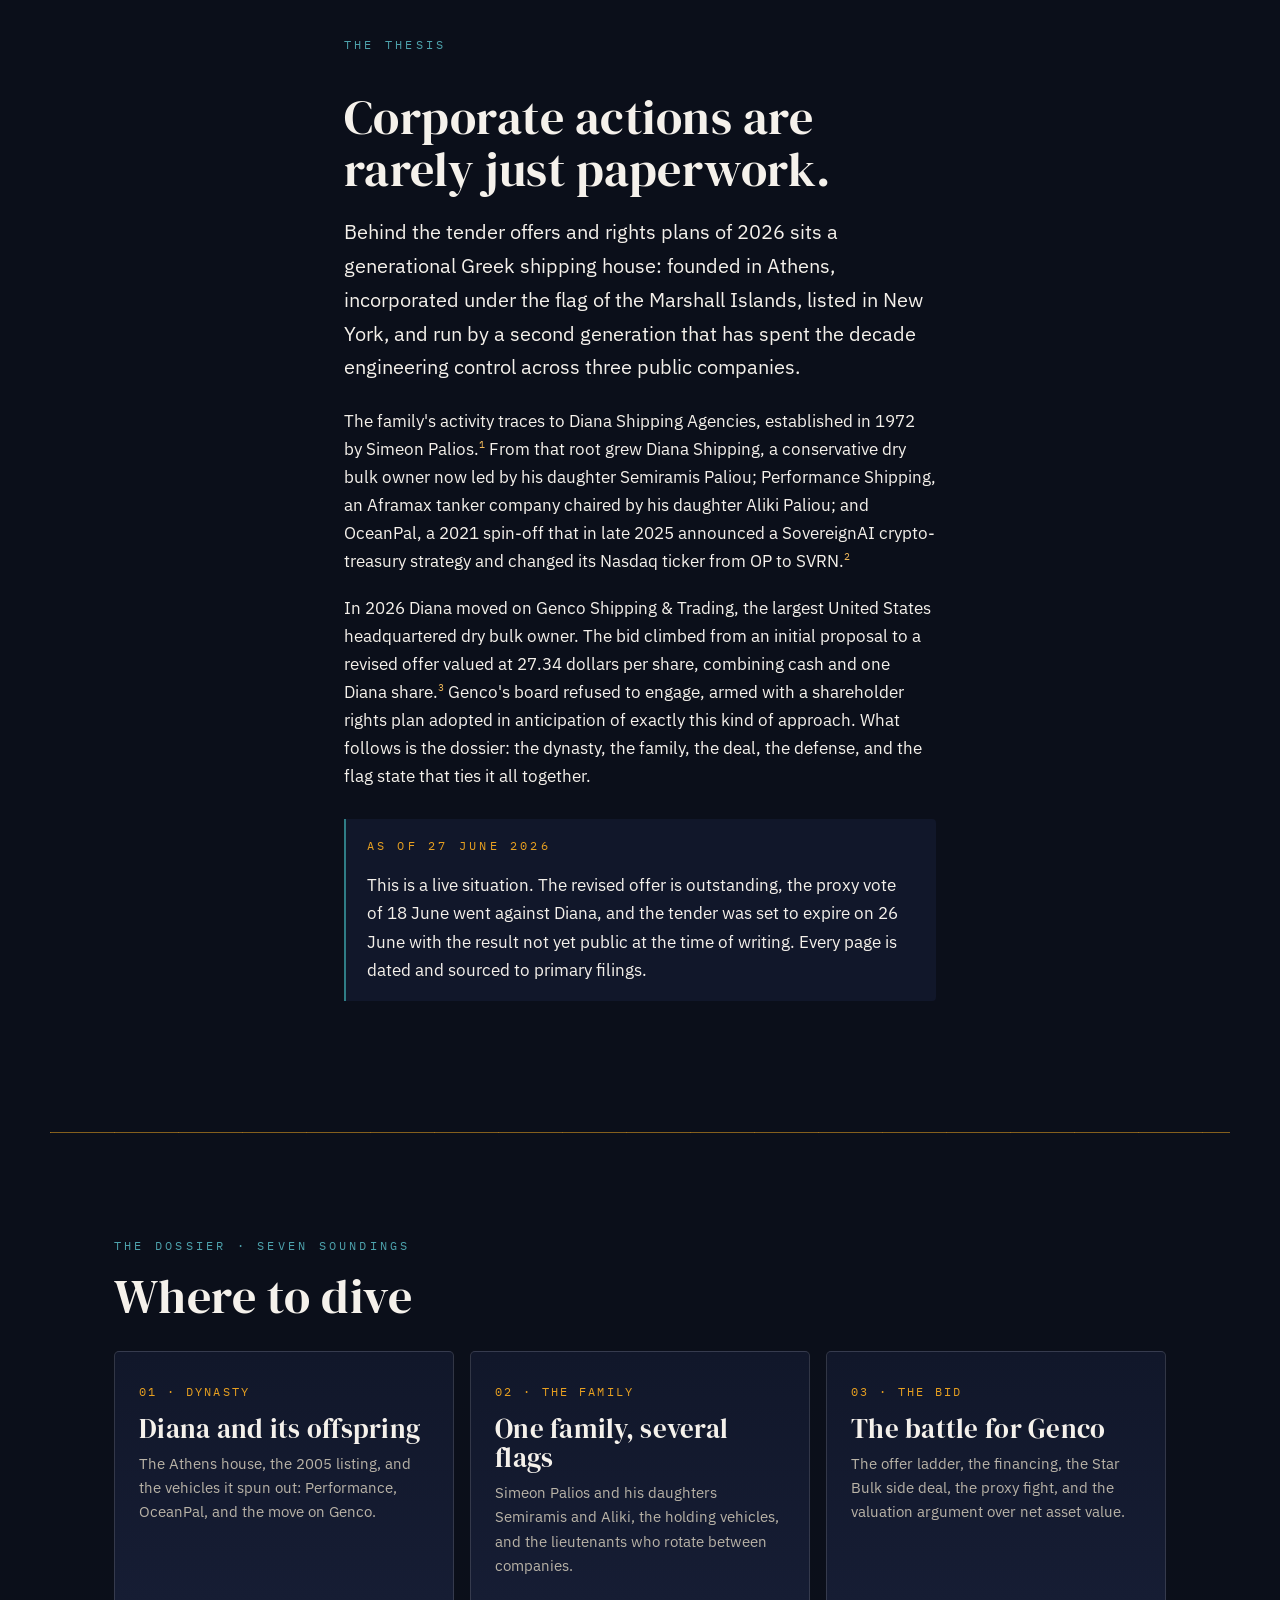
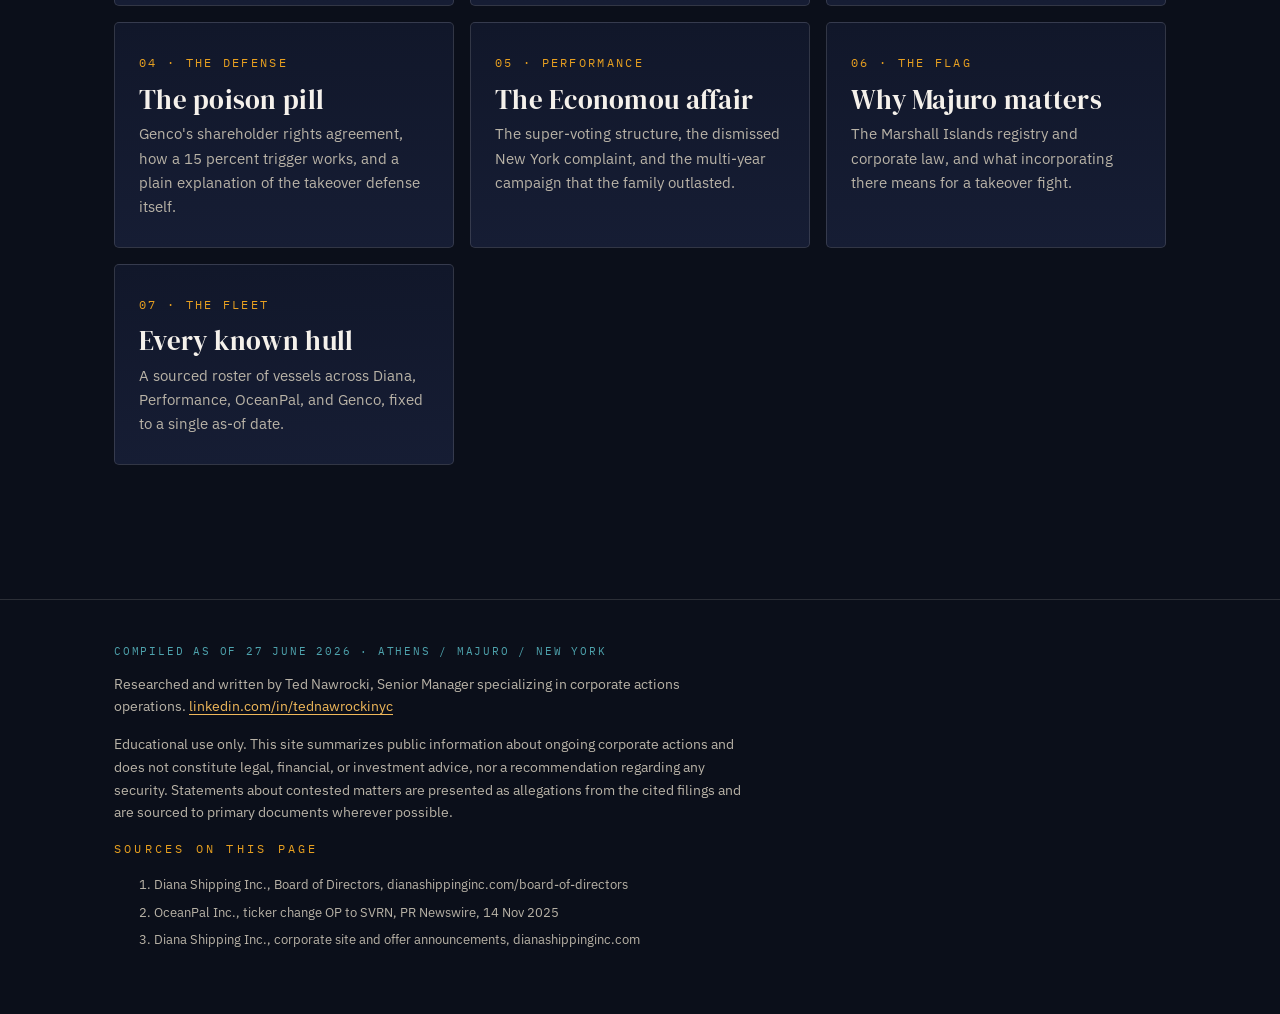
==== commit 717d8a47: "Add files via upload" ====
--- a/index.html
+++ b/index.html
@@ -196,11 +196,14 @@
 
 <!-- ===================== SCRIPTS ===================== -->
 <script>
-/* ---- Live quotes: Finnhub primary, resilient public fallbacks ----------------
-   Targeted fix: the page no longer goes blank when Finnhub rejects a token,
-   hits a rate limit, is blocked by the browser, or lacks a symbol. */
+/* ---- Live quotes: render once, no refresh flicker --------------------------
+   v2 fix: cards are rendered once and then updated in place. The previous
+   version cleared the grid at the start of every refresh, so a slow provider
+   left the cards stuck on "loading" while the old status line still said the
+   prior refresh succeeded. */
 const FINNHUB_KEY = "d7mjle9r01qngrvof0vg";
-const QUOTE_TIMEOUT_MS = 8000;
+const QUOTE_TIMEOUT_MS = 7000;
+const QUOTE_REFRESH_MS = 120000;
 
 const TICKERS = [
   { sym: "DSX",  name: "Diana Shipping (NYSE)" },
@@ -212,6 +215,10 @@
 
 const grid = document.getElementById("quote-grid");
 const statusEl = document.getElementById("quote-status");
+const quoteEls = new Map();
+const lastGoodQuotes = new Map();
+let refreshInFlight = false;
+let firstQuoteLoad = true;
 
 function fmt(n) {
   return (n === null || n === undefined || Number.isNaN(Number(n))) ? "—" : Number(n).toFixed(2);
@@ -221,6 +228,7 @@
   const el = document.createElement("div");
   el.className = "qcard";
   el.setAttribute("role", "listitem");
+  el.setAttribute("data-symbol", t.sym);
   el.innerHTML =
     '<div class="qcard__sym">' + t.sym + '</div>' +
     '<div class="qcard__name">' + t.name + '</div>' +
@@ -228,6 +236,16 @@
     '<div class="qcard__chg flat" data-chg>loading</div>' +
     '<div class="qcard__src" data-src>checking feeds</div>';
   return el;
+}
+
+function renderQuoteCardsOnce() {
+  if (!grid || quoteEls.size) return;
+  grid.innerHTML = "";
+  TICKERS.forEach((ticker) => {
+    const el = card(ticker);
+    grid.appendChild(el);
+    quoteEls.set(ticker.sym, el);
+  });
 }
 
 function addCacheBuster(url) {
@@ -259,9 +277,9 @@
   return "https://api.allorigins.win/raw?url=" + encodeURIComponent(url);
 }
 
-function normalizeQuote({ price, previousClose, change, changePct, source, time }) {
+function normalizeQuote({ symbol, price, previousClose, change, changePct, source, time }) {
   const px = Number(price);
-  if (!Number.isFinite(px) || px <= 0) throw new Error(source + " returned no usable price");
+  if (!Number.isFinite(px) || px <= 0) throw new Error((source || "Feed") + " returned no usable price");
 
   let d = Number(change);
   let dp = Number(changePct);
@@ -272,6 +290,7 @@
   }
 
   return {
+    symbol,
     price: px,
     change: Number.isFinite(d) ? d : null,
     changePct: Number.isFinite(dp) ? dp : null,
@@ -289,6 +308,7 @@
   const q = await fetchWithTimeout(url, "json");
   if (q && q.error) throw new Error(q.error);
   return normalizeQuote({
+    symbol,
     price: q.c,
     change: q.d,
     changePct: q.dp,
@@ -297,19 +317,35 @@
   });
 }
 
-async function fetchYahooChart(symbol, useProxy) {
-  const base = "https://query1.finance.yahoo.com/v8/finance/chart/" +
-    encodeURIComponent(symbol) + "?range=1d&interval=1m&includePrePost=false";
+async function fetchYahooBatch(useProxy) {
+  const symbols = TICKERS.map(t => t.sym).join(",");
+  const base = "https://query1.finance.yahoo.com/v7/finance/quote?symbols=" +
+    encodeURIComponent(symbols) + "&lang=en-US&region=US&corsDomain=finance.yahoo.com";
   const data = await fetchWithTimeout(useProxy ? proxied(base) : base, "json");
-  const result = data && data.chart && data.chart.result && data.chart.result[0];
-  const meta = result && result.meta;
-  if (!meta) throw new Error("Yahoo returned no chart metadata");
-  return normalizeQuote({
-    price: meta.regularMarketPrice,
-    previousClose: meta.chartPreviousClose || meta.previousClose,
-    source: useProxy ? "Yahoo proxy" : "Yahoo",
-    time: meta.regularMarketTime ? new Date(meta.regularMarketTime * 1000) : null
+  const rows = data && data.quoteResponse && Array.isArray(data.quoteResponse.result)
+    ? data.quoteResponse.result
+    : [];
+  if (!rows.length) throw new Error("Yahoo returned no quote rows");
+
+  const out = new Map();
+  rows.forEach((row) => {
+    try {
+      const symbol = row.symbol;
+      out.set(symbol, normalizeQuote({
+        symbol,
+        price: row.regularMarketPrice || row.postMarketPrice || row.preMarketPrice,
+        previousClose: row.regularMarketPreviousClose,
+        change: row.regularMarketChange,
+        changePct: row.regularMarketChangePercent,
+        source: useProxy ? "Yahoo proxy" : "Yahoo",
+        time: row.regularMarketTime ? new Date(row.regularMarketTime * 1000) : null
+      }));
+    } catch (e) {
+      console.warn("Yahoo row unusable", row && row.symbol, e);
+    }
   });
+  if (!out.size) throw new Error("Yahoo returned rows but no usable prices");
+  return out;
 }
 
 function parseCsvLine(line) {
@@ -326,49 +362,57 @@
   return out.map(s => s.replace(/^"|"$/g, ""));
 }
 
-async function fetchStooq(symbol, useProxy) {
-  const stooqSymbol = symbol.toLowerCase() + ".us";
-  const base = "https://stooq.com/q/l/?s=" + encodeURIComponent(stooqSymbol) +
+async function fetchStooqBatch(useProxy) {
+  const symbols = TICKERS.map(t => t.sym.toLowerCase() + ".us").join(",");
+  const base = "https://stooq.com/q/l/?s=" + encodeURIComponent(symbols) +
     "&f=sd2t2ohlcvn&h&e=csv";
   const csv = await fetchWithTimeout(useProxy ? proxied(base) : base, "text");
-  const lines = csv.trim().split(/\r?\n/);
-  if (lines.length < 2) throw new Error("Stooq returned no rows");
+  const lines = csv.trim().split(/\r?\n/).filter(Boolean);
+  if (lines.length < 2) throw new Error("Stooq returned no quote rows");
+
   const headers = parseCsvLine(lines[0]);
-  const values = parseCsvLine(lines[1]);
-  const row = Object.fromEntries(headers.map((h, i) => [h, values[i]]));
-  if (!row.Close || row.Close === "N/D") throw new Error("Stooq returned no price");
-  const time = row.Date && row.Time && row.Date !== "N/D" && row.Time !== "N/D"
-    ? new Date(row.Date + "T" + row.Time + ":00")
-    : null;
-  return normalizeQuote({
-    price: row.Close,
-    previousClose: row.Open,
-    source: useProxy ? "Stooq proxy" : "Stooq",
-    time
-  });
-}
-
-async function fetchQuote(symbol) {
-  const attempts = [
-    () => fetchFinnhub(symbol),
-    () => fetchYahooChart(symbol, false),
-    () => fetchYahooChart(symbol, true),
-    () => fetchStooq(symbol, false),
-    () => fetchStooq(symbol, true)
-  ];
-
-  const errors = [];
-  for (const attempt of attempts) {
+  const out = new Map();
+  for (let i = 1; i < lines.length; i++) {
+    const values = parseCsvLine(lines[i]);
+    const row = Object.fromEntries(headers.map((h, j) => [h, values[j]]));
+    const symbol = String(row.Symbol || "").replace(/\.US$/i, "").toUpperCase();
+    if (!symbol || !TICKERS.some(t => t.sym === symbol)) continue;
     try {
-      return await attempt();
-    } catch (error) {
-      errors.push(error.message || String(error));
+      const time = row.Date && row.Time && row.Date !== "N/D" && row.Time !== "N/D"
+        ? new Date(row.Date + "T" + row.Time + ":00")
+        : null;
+      out.set(symbol, normalizeQuote({
+        symbol,
+        price: row.Close,
+        previousClose: row.Open,
+        source: useProxy ? "Stooq proxy" : "Stooq",
+        time
+      }));
+    } catch (e) {
+      console.warn("Stooq row unusable", symbol, e);
     }
   }
-  throw new Error(errors.join(" | "));
-}
-
-function paintQuote(el, quote) {
+  if (!out.size) throw new Error("Stooq returned rows but no usable prices");
+  return out;
+}
+
+function setLoadingMessage(symbol, hasExistingPrice) {
+  const el = quoteEls.get(symbol);
+  if (!el) return;
+  const chg = el.querySelector("[data-chg]");
+  const src = el.querySelector("[data-src]");
+  if (!hasExistingPrice) {
+    chg.className = "qcard__chg flat";
+    chg.textContent = "loading";
+    src.textContent = "checking feeds";
+  } else {
+    src.textContent = "refreshing";
+  }
+}
+
+function paintQuote(symbol, quote) {
+  const el = quoteEls.get(symbol);
+  if (!el) return;
   const px = el.querySelector("[data-px]");
   const chg = el.querySelector("[data-chg]");
   const src = el.querySelector("[data-src]");
@@ -387,53 +431,95 @@
   }
 
   src.textContent = "via " + quote.source;
-}
-
-async function loadQuotes() {
-  if (!grid || !statusEl) return;
-
-  grid.innerHTML = "";
-  const els = TICKERS.map((ticker) => {
-    const el = card(ticker);
-    grid.appendChild(el);
-    return el;
-  });
-
-  let ok = 0;
-  const sources = new Set();
+  lastGoodQuotes.set(symbol, quote);
+}
+
+function paintUnavailable(symbol, message) {
+  const el = quoteEls.get(symbol);
+  if (!el || lastGoodQuotes.has(symbol)) return;
+  const chg = el.querySelector("[data-chg]");
+  const src = el.querySelector("[data-src]");
+  chg.className = "qcard__chg flat";
+  chg.textContent = "feed unavailable";
+  src.textContent = message || "all feeds failed";
+}
+
+async function fetchAllQuotes() {
+  const quotes = new Map();
   const errors = [];
 
-  await Promise.all(TICKERS.map(async (ticker, i) => {
-    const chg = els[i].querySelector("[data-chg]");
-    const src = els[i].querySelector("[data-src]");
+  // Primary supported API: one request per symbol.
+  await Promise.all(TICKERS.map(async (ticker) => {
     try {
-      const q = await fetchQuote(ticker.sym);
-      paintQuote(els[i], q);
-      sources.add(q.source);
-      ok++;
+      const q = await fetchFinnhub(ticker.sym);
+      quotes.set(ticker.sym, q);
     } catch (error) {
-      chg.className = "qcard__chg flat";
-      chg.textContent = "feed unavailable";
-      src.textContent = "all feeds failed";
-      errors.push(ticker.sym + ": " + error.message);
-      console.warn("Quote failed for", ticker.sym, error);
+      errors.push("Finnhub " + ticker.sym + ": " + (error.message || String(error)));
     }
   }));
 
-  const now = new Date();
-  if (ok > 0) {
-    statusEl.textContent = "Updated " + now.toLocaleTimeString() +
-      " via " + Array.from(sources).join(" / ") +
-      ". Quotes may be delayed." +
-      (errors.length ? " Some symbols remain unavailable." : "");
-  } else {
-    statusEl.textContent = "Quote feeds are still unavailable. Open the browser console for provider-level errors.";
-    console.warn("All quote feeds failed", errors);
+  // Batch fallbacks reduce CORS/proxy exposure and avoid long per-card stalls.
+  for (const provider of [
+    () => fetchYahooBatch(false),
+    () => fetchYahooBatch(true),
+    () => fetchStooqBatch(false),
+    () => fetchStooqBatch(true)
+  ]) {
+    if (quotes.size === TICKERS.length) break;
+    try {
+      const batch = await provider();
+      batch.forEach((quote, symbol) => {
+        if (!quotes.has(symbol)) quotes.set(symbol, quote);
+      });
+    } catch (error) {
+      errors.push(error.message || String(error));
+    }
+  }
+
+  return { quotes, errors };
+}
+
+async function loadQuotes() {
+  if (!grid || !statusEl || refreshInFlight) return;
+  refreshInFlight = true;
+  renderQuoteCardsOnce();
+
+  TICKERS.forEach((ticker) => setLoadingMessage(ticker.sym, lastGoodQuotes.has(ticker.sym)));
+  if (firstQuoteLoad) statusEl.textContent = "Loading live quotes…";
+
+  try {
+    const { quotes, errors } = await fetchAllQuotes();
+    const sources = new Set();
+
+    TICKERS.forEach((ticker) => {
+      const q = quotes.get(ticker.sym);
+      if (q) {
+        paintQuote(ticker.sym, q);
+        sources.add(q.source);
+      } else {
+        paintUnavailable(ticker.sym, "feed unavailable");
+      }
+    });
+
+    const now = new Date();
+    if (quotes.size) {
+      statusEl.textContent = "Updated " + now.toLocaleTimeString() +
+        " via " + Array.from(sources).join(" / ") +
+        ". Quotes may be delayed." +
+        (quotes.size < TICKERS.length ? " Some symbols remain unavailable." : "");
+    } else {
+      statusEl.textContent = "Quote feeds are unavailable. Check the browser console for provider-level errors.";
+    }
+
+    if (errors.length) console.warn("Quote provider errors", errors);
+  } finally {
+    firstQuoteLoad = false;
+    refreshInFlight = false;
   }
 }
 
 loadQuotes();
-setInterval(loadQuotes, 60000);
+setInterval(loadQuotes, QUOTE_REFRESH_MS);
 
 /* ---- scroll reveal ---- */
 if ("IntersectionObserver" in window) {
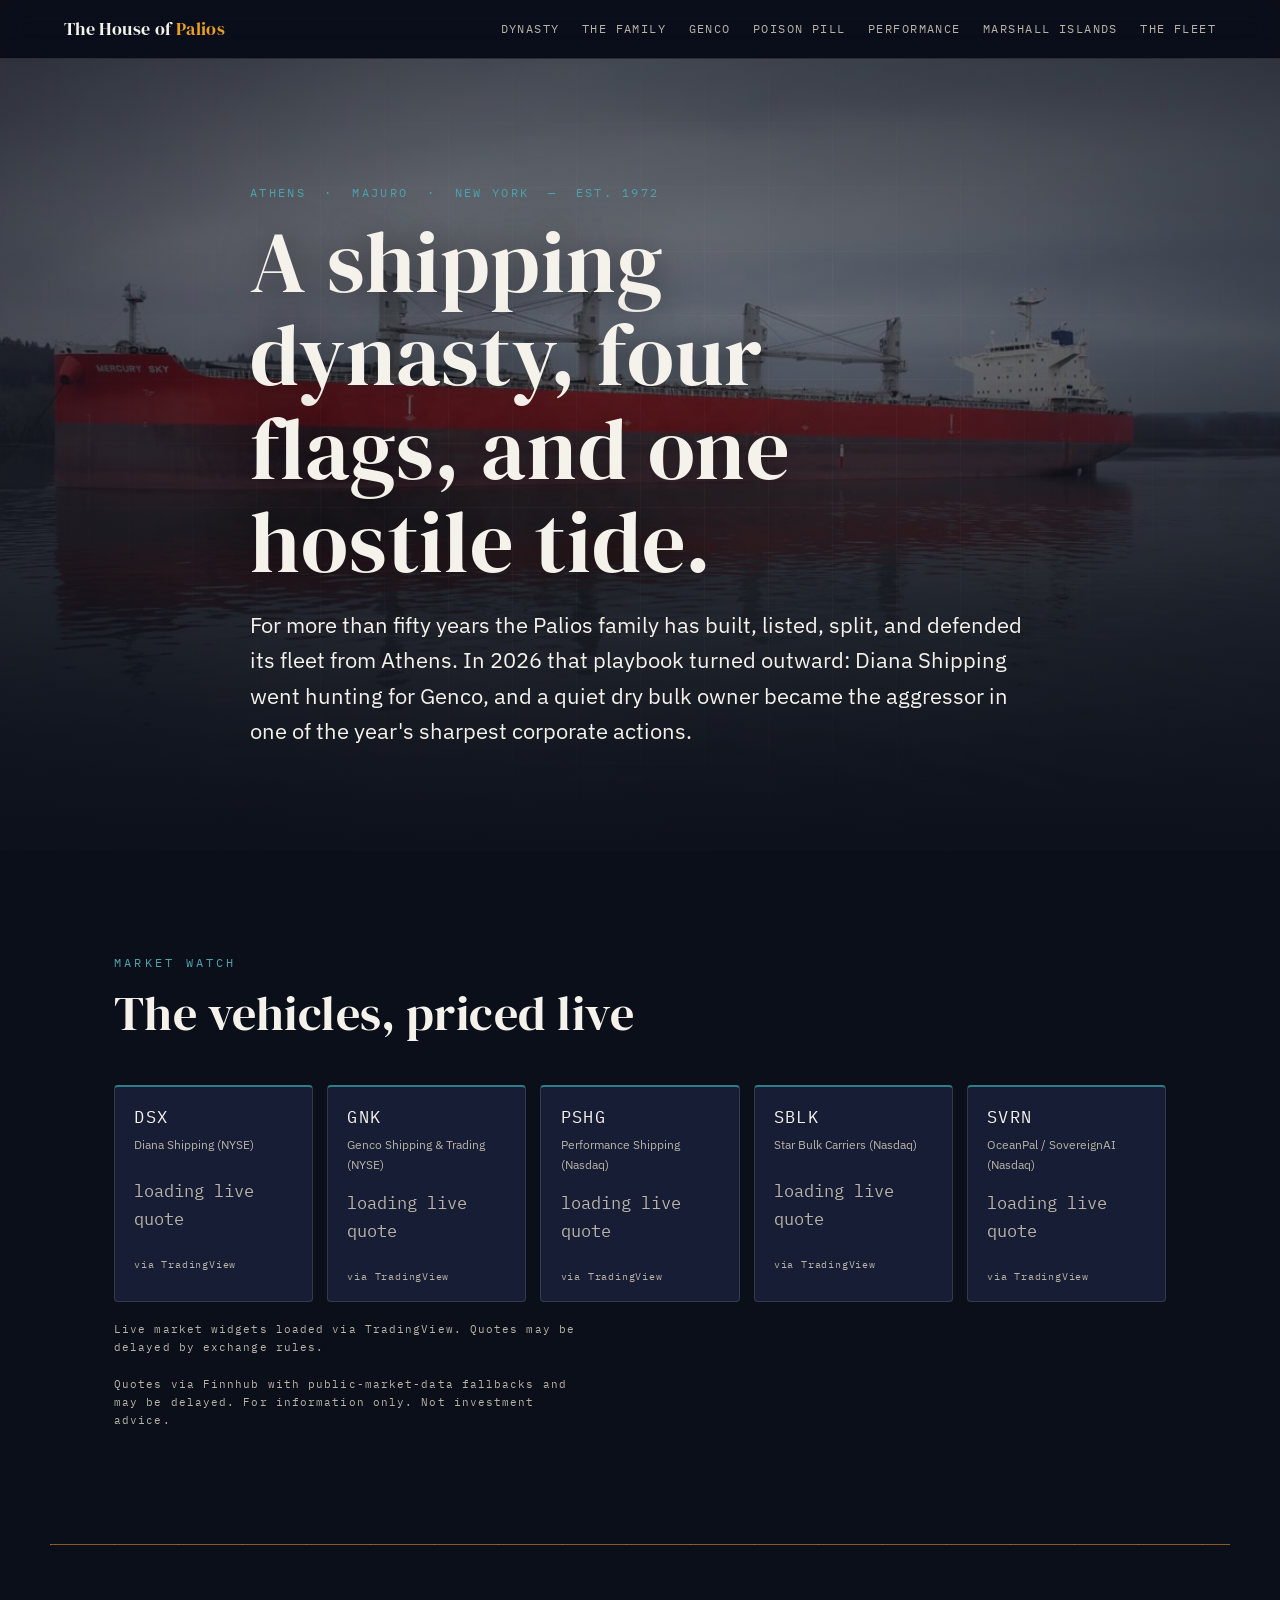
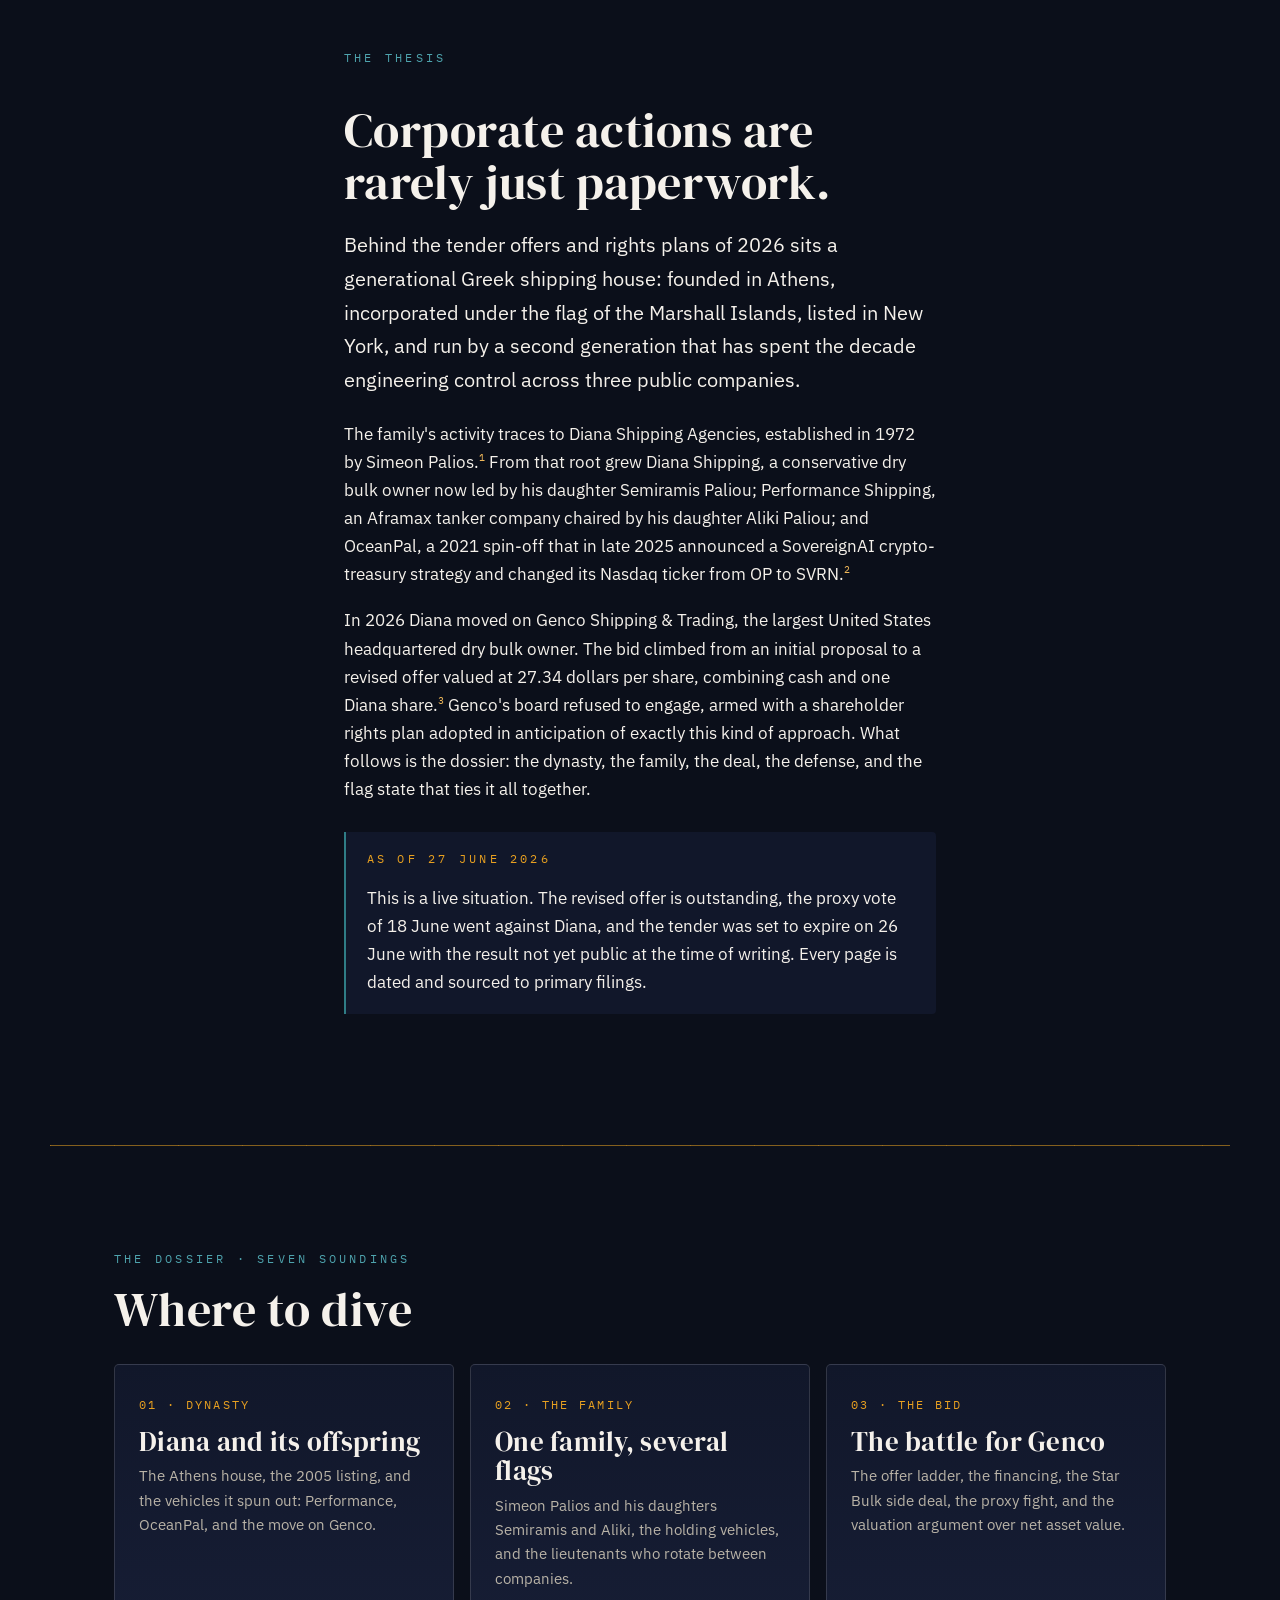
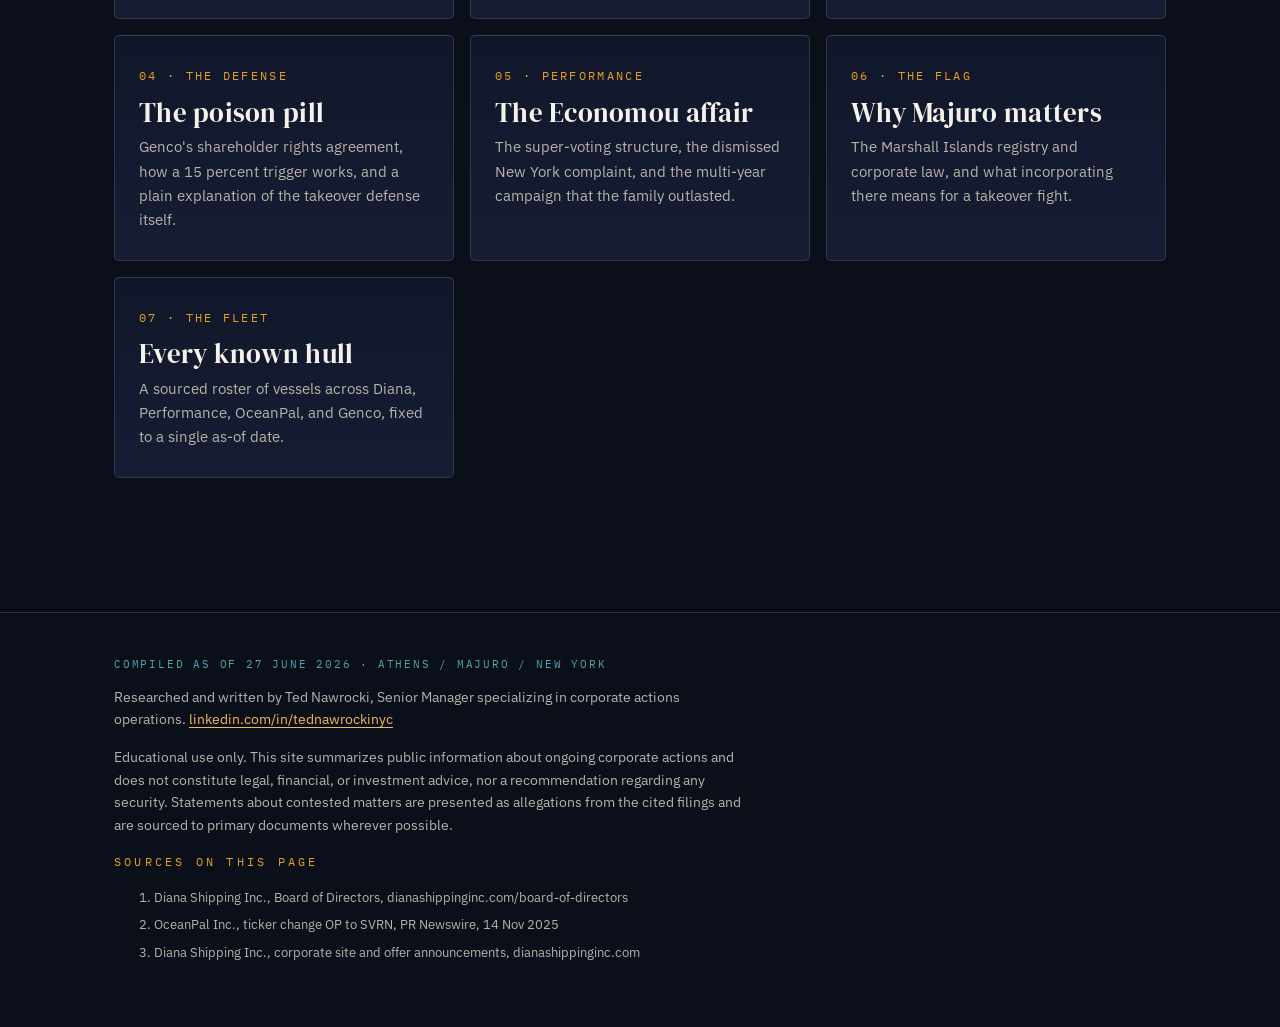
==== commit 8b4ea773: "Add files via upload" ====
--- a/index.html
+++ b/index.html
@@ -9,6 +9,11 @@
 <link rel="preconnect" href="https://fonts.gstatic.com" crossorigin />
 <link href="https://fonts.googleapis.com/css2?family=DM+Serif+Display&family=IBM+Plex+Sans:wght@400;500;600&family=IBM+Plex+Mono:wght@400;500&display=swap" rel="stylesheet" />
 <link rel="stylesheet" href="styles.css" />
+<style>
+  .qcard--tv .tv-single-quote { margin-top: 0.85rem; min-height: 72px; }
+  .qcard--tv .tradingview-widget-container__widget { min-height: 72px; font-family: var(--mono); color: var(--linen-dim); }
+  .qcard--tv iframe { border: 0 !important; }
+</style>
 </head>
 <body>
 
@@ -196,330 +201,77 @@
 
 <!-- ===================== SCRIPTS ===================== -->
 <script>
-/* ---- Live quotes: render once, no refresh flicker --------------------------
-   v2 fix: cards are rendered once and then updated in place. The previous
-   version cleared the grid at the start of every refresh, so a slow provider
-   left the cards stuck on "loading" while the old status line still said the
-   prior refresh succeeded. */
-const FINNHUB_KEY = "d7mjle9r01qngrvof0vg";
-const QUOTE_TIMEOUT_MS = 7000;
-const QUOTE_REFRESH_MS = 120000;
-
+/* ---- Live quotes: TradingView widget fallback -----------------------------
+   The prior browser-side API approach depended on Finnhub/Yahoo/Stooq fetches.
+   On a static host those requests can fail from token rejection, CORS, proxy
+   throttling, or browser privacy tools. This version uses TradingView's hosted
+   single-quote widgets so the market-data provider handles the quote request
+   inside its own iframe rather than through this site's JavaScript. */
 const TICKERS = [
-  { sym: "DSX",  name: "Diana Shipping (NYSE)" },
-  { sym: "GNK",  name: "Genco Shipping & Trading (NYSE)" },
-  { sym: "PSHG", name: "Performance Shipping (Nasdaq)" },
-  { sym: "SBLK", name: "Star Bulk Carriers (Nasdaq)" },
-  { sym: "SVRN", name: "OceanPal / SovereignAI (Nasdaq)" }
+  { sym: "DSX",  tv: "NYSE:DSX",    name: "Diana Shipping (NYSE)" },
+  { sym: "GNK",  tv: "NYSE:GNK",    name: "Genco Shipping & Trading (NYSE)" },
+  { sym: "PSHG", tv: "NASDAQ:PSHG", name: "Performance Shipping (Nasdaq)" },
+  { sym: "SBLK", tv: "NASDAQ:SBLK", name: "Star Bulk Carriers (Nasdaq)" },
+  { sym: "SVRN", tv: "NASDAQ:SVRN", name: "OceanPal / SovereignAI (Nasdaq)" }
 ];
 
 const grid = document.getElementById("quote-grid");
 const statusEl = document.getElementById("quote-status");
-const quoteEls = new Map();
-const lastGoodQuotes = new Map();
-let refreshInFlight = false;
-let firstQuoteLoad = true;
-
-function fmt(n) {
-  return (n === null || n === undefined || Number.isNaN(Number(n))) ? "—" : Number(n).toFixed(2);
+
+function tradingViewCard(ticker) {
+  const card = document.createElement("div");
+  card.className = "qcard qcard--tv";
+  card.setAttribute("role", "listitem");
+  card.setAttribute("data-symbol", ticker.sym);
+
+  const heading = document.createElement("div");
+  heading.className = "qcard__sym";
+  heading.textContent = ticker.sym;
+
+  const name = document.createElement("div");
+  name.className = "qcard__name";
+  name.textContent = ticker.name;
+
+  const widget = document.createElement("div");
+  widget.className = "tradingview-widget-container tv-single-quote";
+
+  const mount = document.createElement("div");
+  mount.className = "tradingview-widget-container__widget";
+  mount.textContent = "loading live quote";
+  widget.appendChild(mount);
+
+  const copyright = document.createElement("div");
+  copyright.className = "qcard__src";
+  copyright.textContent = "via TradingView";
+
+  const script = document.createElement("script");
+  script.type = "text/javascript";
+  script.src = "https://s3.tradingview.com/external-embedding/embed-widget-single-quote.js";
+  script.async = true;
+  script.textContent = JSON.stringify({
+    symbol: ticker.tv,
+    width: "100%",
+    isTransparent: true,
+    colorTheme: "dark",
+    locale: "en"
+  });
+
+  widget.appendChild(script);
+  card.appendChild(heading);
+  card.appendChild(name);
+  card.appendChild(widget);
+  card.appendChild(copyright);
+  return card;
 }
 
-function card(t) {
-  const el = document.createElement("div");
-  el.className = "qcard";
-  el.setAttribute("role", "listitem");
-  el.setAttribute("data-symbol", t.sym);
-  el.innerHTML =
-    '<div class="qcard__sym">' + t.sym + '</div>' +
-    '<div class="qcard__name">' + t.name + '</div>' +
-    '<div class="qcard__px" data-px>—</div>' +
-    '<div class="qcard__chg flat" data-chg>loading</div>' +
-    '<div class="qcard__src" data-src>checking feeds</div>';
-  return el;
+function loadQuotes() {
+  if (!grid || !statusEl) return;
+  grid.innerHTML = "";
+  TICKERS.forEach((ticker) => grid.appendChild(tradingViewCard(ticker)));
+  statusEl.textContent = "Live market widgets loaded via TradingView. Quotes may be delayed by exchange rules.";
 }
 
-function renderQuoteCardsOnce() {
-  if (!grid || quoteEls.size) return;
-  grid.innerHTML = "";
-  TICKERS.forEach((ticker) => {
-    const el = card(ticker);
-    grid.appendChild(el);
-    quoteEls.set(ticker.sym, el);
-  });
-}
-
-function addCacheBuster(url) {
-  const separator = url.includes("?") ? "&" : "?";
-  return url + separator + "_=" + encodeURIComponent(Date.now());
-}
-
-async function fetchWithTimeout(url, responseType) {
-  const controller = new AbortController();
-  const timeout = setTimeout(() => controller.abort(), QUOTE_TIMEOUT_MS);
-  try {
-    const response = await fetch(addCacheBuster(url), {
-      cache: "no-store",
-      signal: controller.signal,
-      headers: { "Accept": responseType === "text" ? "text/plain,*/*" : "application/json,*/*" }
-    });
-    const body = responseType === "text" ? await response.text() : await response.json().catch(() => ({}));
-    if (!response.ok) {
-      const message = body && body.error ? body.error : "HTTP " + response.status;
-      throw new Error(message);
-    }
-    return body;
-  } finally {
-    clearTimeout(timeout);
-  }
-}
-
-function proxied(url) {
-  return "https://api.allorigins.win/raw?url=" + encodeURIComponent(url);
-}
-
-function normalizeQuote({ symbol, price, previousClose, change, changePct, source, time }) {
-  const px = Number(price);
-  if (!Number.isFinite(px) || px <= 0) throw new Error((source || "Feed") + " returned no usable price");
-
-  let d = Number(change);
-  let dp = Number(changePct);
-  const prev = Number(previousClose);
-  if ((!Number.isFinite(d) || !Number.isFinite(dp)) && Number.isFinite(prev) && prev > 0) {
-    d = px - prev;
-    dp = (d / prev) * 100;
-  }
-
-  return {
-    symbol,
-    price: px,
-    change: Number.isFinite(d) ? d : null,
-    changePct: Number.isFinite(dp) ? dp : null,
-    source,
-    time: time || null
-  };
-}
-
-async function fetchFinnhub(symbol) {
-  if (!FINNHUB_KEY || FINNHUB_KEY === "PASTE_YOUR_FINNHUB_KEY_HERE") {
-    throw new Error("Finnhub key missing");
-  }
-  const url = "https://finnhub.io/api/v1/quote?symbol=" +
-    encodeURIComponent(symbol) + "&token=" + encodeURIComponent(FINNHUB_KEY);
-  const q = await fetchWithTimeout(url, "json");
-  if (q && q.error) throw new Error(q.error);
-  return normalizeQuote({
-    symbol,
-    price: q.c,
-    change: q.d,
-    changePct: q.dp,
-    source: "Finnhub",
-    time: q.t ? new Date(q.t * 1000) : null
-  });
-}
-
-async function fetchYahooBatch(useProxy) {
-  const symbols = TICKERS.map(t => t.sym).join(",");
-  const base = "https://query1.finance.yahoo.com/v7/finance/quote?symbols=" +
-    encodeURIComponent(symbols) + "&lang=en-US&region=US&corsDomain=finance.yahoo.com";
-  const data = await fetchWithTimeout(useProxy ? proxied(base) : base, "json");
-  const rows = data && data.quoteResponse && Array.isArray(data.quoteResponse.result)
-    ? data.quoteResponse.result
-    : [];
-  if (!rows.length) throw new Error("Yahoo returned no quote rows");
-
-  const out = new Map();
-  rows.forEach((row) => {
-    try {
-      const symbol = row.symbol;
-      out.set(symbol, normalizeQuote({
-        symbol,
-        price: row.regularMarketPrice || row.postMarketPrice || row.preMarketPrice,
-        previousClose: row.regularMarketPreviousClose,
-        change: row.regularMarketChange,
-        changePct: row.regularMarketChangePercent,
-        source: useProxy ? "Yahoo proxy" : "Yahoo",
-        time: row.regularMarketTime ? new Date(row.regularMarketTime * 1000) : null
-      }));
-    } catch (e) {
-      console.warn("Yahoo row unusable", row && row.symbol, e);
-    }
-  });
-  if (!out.size) throw new Error("Yahoo returned rows but no usable prices");
-  return out;
-}
-
-function parseCsvLine(line) {
-  const out = [];
-  let cur = "";
-  let quoted = false;
-  for (let i = 0; i < line.length; i++) {
-    const ch = line[i];
-    if (ch === '"') quoted = !quoted;
-    else if (ch === "," && !quoted) { out.push(cur); cur = ""; }
-    else cur += ch;
-  }
-  out.push(cur);
-  return out.map(s => s.replace(/^"|"$/g, ""));
-}
-
-async function fetchStooqBatch(useProxy) {
-  const symbols = TICKERS.map(t => t.sym.toLowerCase() + ".us").join(",");
-  const base = "https://stooq.com/q/l/?s=" + encodeURIComponent(symbols) +
-    "&f=sd2t2ohlcvn&h&e=csv";
-  const csv = await fetchWithTimeout(useProxy ? proxied(base) : base, "text");
-  const lines = csv.trim().split(/\r?\n/).filter(Boolean);
-  if (lines.length < 2) throw new Error("Stooq returned no quote rows");
-
-  const headers = parseCsvLine(lines[0]);
-  const out = new Map();
-  for (let i = 1; i < lines.length; i++) {
-    const values = parseCsvLine(lines[i]);
-    const row = Object.fromEntries(headers.map((h, j) => [h, values[j]]));
-    const symbol = String(row.Symbol || "").replace(/\.US$/i, "").toUpperCase();
-    if (!symbol || !TICKERS.some(t => t.sym === symbol)) continue;
-    try {
-      const time = row.Date && row.Time && row.Date !== "N/D" && row.Time !== "N/D"
-        ? new Date(row.Date + "T" + row.Time + ":00")
-        : null;
-      out.set(symbol, normalizeQuote({
-        symbol,
-        price: row.Close,
-        previousClose: row.Open,
-        source: useProxy ? "Stooq proxy" : "Stooq",
-        time
-      }));
-    } catch (e) {
-      console.warn("Stooq row unusable", symbol, e);
-    }
-  }
-  if (!out.size) throw new Error("Stooq returned rows but no usable prices");
-  return out;
-}
-
-function setLoadingMessage(symbol, hasExistingPrice) {
-  const el = quoteEls.get(symbol);
-  if (!el) return;
-  const chg = el.querySelector("[data-chg]");
-  const src = el.querySelector("[data-src]");
-  if (!hasExistingPrice) {
-    chg.className = "qcard__chg flat";
-    chg.textContent = "loading";
-    src.textContent = "checking feeds";
-  } else {
-    src.textContent = "refreshing";
-  }
-}
-
-function paintQuote(symbol, quote) {
-  const el = quoteEls.get(symbol);
-  if (!el) return;
-  const px = el.querySelector("[data-px]");
-  const chg = el.querySelector("[data-chg]");
-  const src = el.querySelector("[data-src]");
-
-  px.textContent = "$" + fmt(quote.price);
-
-  if (quote.change === null || quote.changePct === null) {
-    chg.className = "qcard__chg flat";
-    chg.textContent = "price feed active";
-  } else {
-    const dir = quote.change > 0 ? "up" : quote.change < 0 ? "down" : "flat";
-    const arrow = quote.change > 0 ? "▲" : quote.change < 0 ? "▼" : "■";
-    const sign = quote.change > 0 ? "+" : "";
-    chg.className = "qcard__chg " + dir;
-    chg.textContent = arrow + " " + sign + fmt(quote.change) + "  (" + sign + fmt(quote.changePct) + "%)";
-  }
-
-  src.textContent = "via " + quote.source;
-  lastGoodQuotes.set(symbol, quote);
-}
-
-function paintUnavailable(symbol, message) {
-  const el = quoteEls.get(symbol);
-  if (!el || lastGoodQuotes.has(symbol)) return;
-  const chg = el.querySelector("[data-chg]");
-  const src = el.querySelector("[data-src]");
-  chg.className = "qcard__chg flat";
-  chg.textContent = "feed unavailable";
-  src.textContent = message || "all feeds failed";
-}
-
-async function fetchAllQuotes() {
-  const quotes = new Map();
-  const errors = [];
-
-  // Primary supported API: one request per symbol.
-  await Promise.all(TICKERS.map(async (ticker) => {
-    try {
-      const q = await fetchFinnhub(ticker.sym);
-      quotes.set(ticker.sym, q);
-    } catch (error) {
-      errors.push("Finnhub " + ticker.sym + ": " + (error.message || String(error)));
-    }
-  }));
-
-  // Batch fallbacks reduce CORS/proxy exposure and avoid long per-card stalls.
-  for (const provider of [
-    () => fetchYahooBatch(false),
-    () => fetchYahooBatch(true),
-    () => fetchStooqBatch(false),
-    () => fetchStooqBatch(true)
-  ]) {
-    if (quotes.size === TICKERS.length) break;
-    try {
-      const batch = await provider();
-      batch.forEach((quote, symbol) => {
-        if (!quotes.has(symbol)) quotes.set(symbol, quote);
-      });
-    } catch (error) {
-      errors.push(error.message || String(error));
-    }
-  }
-
-  return { quotes, errors };
-}
-
-async function loadQuotes() {
-  if (!grid || !statusEl || refreshInFlight) return;
-  refreshInFlight = true;
-  renderQuoteCardsOnce();
-
-  TICKERS.forEach((ticker) => setLoadingMessage(ticker.sym, lastGoodQuotes.has(ticker.sym)));
-  if (firstQuoteLoad) statusEl.textContent = "Loading live quotes…";
-
-  try {
-    const { quotes, errors } = await fetchAllQuotes();
-    const sources = new Set();
-
-    TICKERS.forEach((ticker) => {
-      const q = quotes.get(ticker.sym);
-      if (q) {
-        paintQuote(ticker.sym, q);
-        sources.add(q.source);
-      } else {
-        paintUnavailable(ticker.sym, "feed unavailable");
-      }
-    });
-
-    const now = new Date();
-    if (quotes.size) {
-      statusEl.textContent = "Updated " + now.toLocaleTimeString() +
-        " via " + Array.from(sources).join(" / ") +
-        ". Quotes may be delayed." +
-        (quotes.size < TICKERS.length ? " Some symbols remain unavailable." : "");
-    } else {
-      statusEl.textContent = "Quote feeds are unavailable. Check the browser console for provider-level errors.";
-    }
-
-    if (errors.length) console.warn("Quote provider errors", errors);
-  } finally {
-    firstQuoteLoad = false;
-    refreshInFlight = false;
-  }
-}
-
 loadQuotes();
-setInterval(loadQuotes, QUOTE_REFRESH_MS);
 
 /* ---- scroll reveal ---- */
 if ("IntersectionObserver" in window) {
